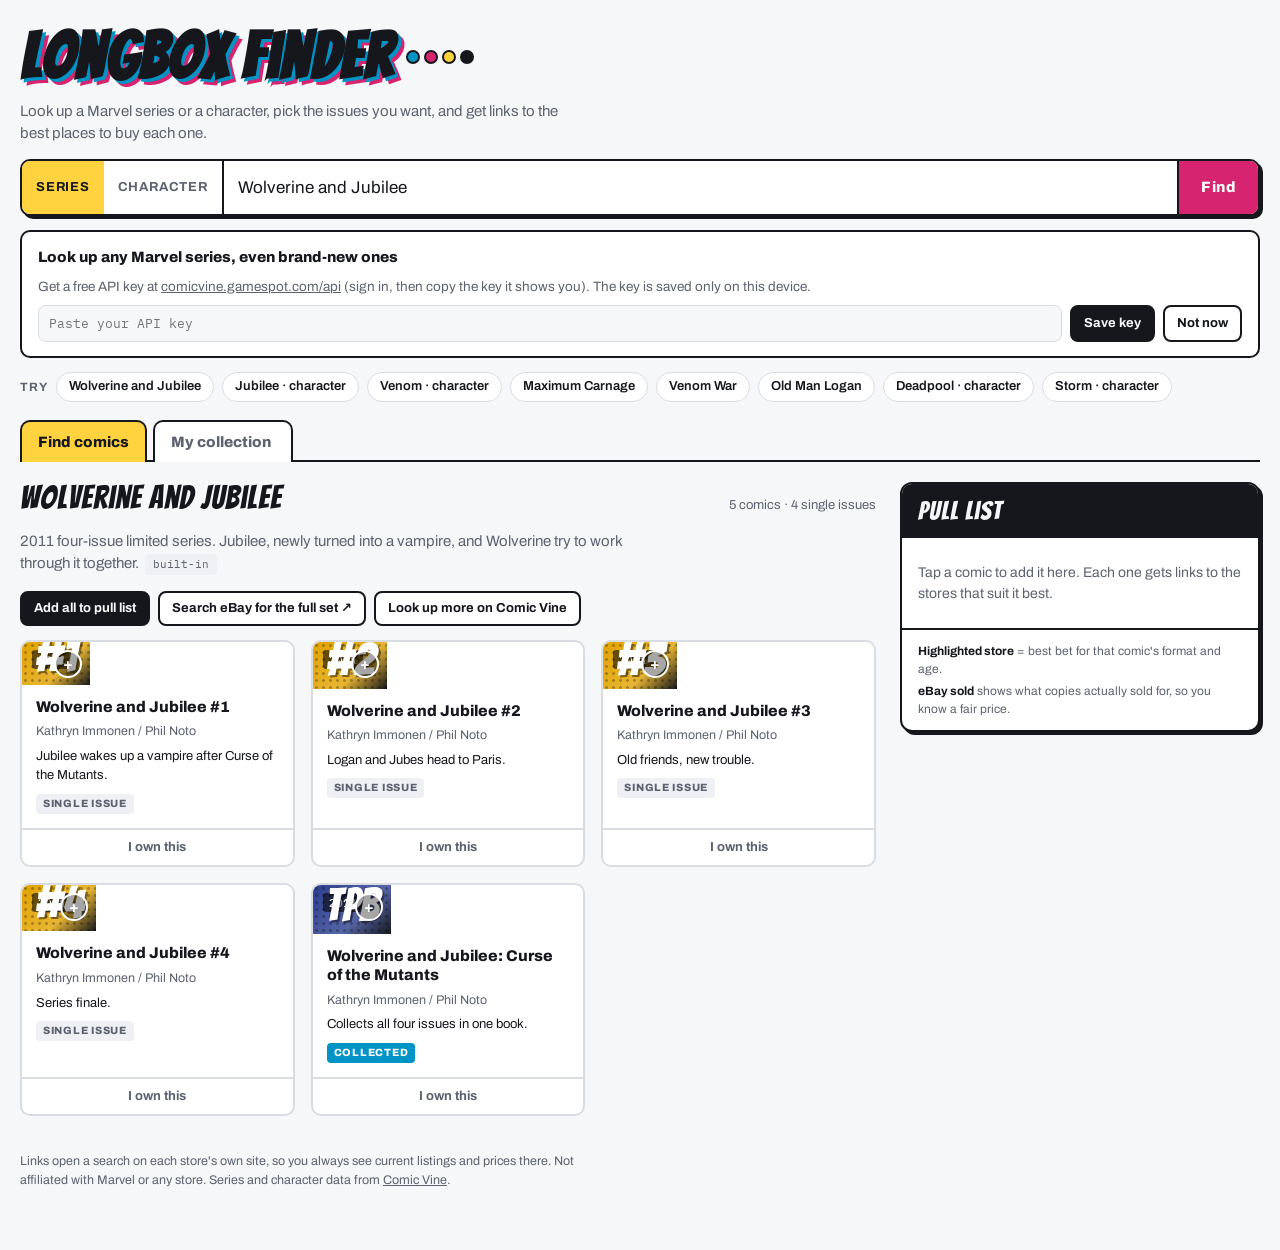
==== index.html @ e4e95d25 "Add My Collection: owned comics, condition, price paid, progress, backups 'I own this' on every card" ====
<!doctype html>
<html lang="en">
<head>
<meta charset="utf-8">
<meta name="viewport" content="width=device-width,initial-scale=1,viewport-fit=cover">
<meta name="theme-color" content="#15171c">
<meta name="description" content="Look up Marvel series and characters and find the best places to buy each comic.">
<link rel="manifest" href="manifest.webmanifest">
<link rel="icon" type="image/png" sizes="192x192" href="icons/icon-192.png">
<link rel="apple-touch-icon" href="icons/apple-touch-icon.png">
<meta name="apple-mobile-web-app-capable" content="yes">
<meta name="mobile-web-app-capable" content="yes">
<meta name="apple-mobile-web-app-title" content="Longbox">
<meta name="apple-mobile-web-app-status-bar-style" content="default">
<style>
:root { padding-top: env(safe-area-inset-top, 0px); padding-bottom: env(safe-area-inset-bottom, 0px); }
body { margin: 0; -webkit-text-size-adjust: 100%; }
img { max-width: 100%; }
[hidden] { display: none !important; }
</style>
<title>Longbox Finder</title>
<meta name="claude:viewport-fit-sides" content="cover">
<link rel="preconnect" href="https://fonts.googleapis.com">
<link rel="stylesheet" href="https://fonts.googleapis.com/css2?family=Bangers&family=Archivo:wght@400;500;600;700;800&family=IBM+Plex+Mono:wght@400;600&display=swap">
<style>
/* Layout: search masthead on top, results grid left, sticky "pull list" (selected comics + where to buy) right; stacks on phones. Four-colour process print theme. */
:root {
  --paper: #f6f7f9;
  --card: #ffffff;
  --ink: #15171c;
  --muted: #5d6270;
  --line: #d9dce3;
  --cyan: #0094c6;
  --magenta: #d6246e;
  --yellow: #ffd23f;
  --accent: #d6246e;
  --accent-ink: #ffffff;
  --chip: #eef0f4;
  --own: #1f8a5c;
  --own-ink: #ffffff;
  --shadow: 3px 3px 0 var(--ink);
  --display: "Bangers", "Impact", "Arial Black", sans-serif;
  --body: "Archivo", system-ui, -apple-system, "Segoe UI", sans-serif;
  --mono: "IBM Plex Mono", ui-monospace, "Cascadia Mono", Consolas, monospace;
}
@media (prefers-color-scheme: dark) {
  :root:not([data-theme="light"]) {
    --paper: #12141a; --card: #1b1e26; --ink: #eef0f5; --muted: #a2a8b6; --line: #2e333e;
    --cyan: #3cc2ef; --magenta: #ff5c9a; --yellow: #ffd84f; --accent: #ff5c9a; --accent-ink: #12141a;
    --chip: #252a34; --own: #3ccf8e; --own-ink: #0f1a14; --shadow: 3px 3px 0 #000; color-scheme: dark;
  }
}
:root[data-theme="dark"] {
  --paper: #12141a; --card: #1b1e26; --ink: #eef0f5; --muted: #a2a8b6; --line: #2e333e;
  --cyan: #3cc2ef; --magenta: #ff5c9a; --yellow: #ffd84f; --accent: #ff5c9a; --accent-ink: #12141a;
  --chip: #252a34; --own: #3ccf8e; --own-ink: #0f1a14; --shadow: 3px 3px 0 #000; color-scheme: dark;
}
* { box-sizing: border-box; }
body {
  background: var(--paper); color: var(--ink); font-family: var(--body); font-size: 15px; line-height: 1.5;
  padding-left: max(16px, env(safe-area-inset-left, 0px)); padding-right: max(16px, env(safe-area-inset-right, 0px));
  padding-block: 0 48px;
}
.wrap { max-width: 1240px; margin: 0 auto; }
a { color: inherit; }
button, input { font: inherit; color: inherit; }
:focus-visible { outline: 3px solid var(--cyan); outline-offset: 2px; }

/* Masthead */
.mast { padding-block: 28px 18px; display: grid; gap: 14px; }
.brand { display: flex; align-items: center; gap: 14px; flex-wrap: wrap; }
.logo {
  font-family: var(--display); font-size: clamp(40px, 7vw, 64px); letter-spacing: 1.5px; line-height: .9;
  margin: 0; color: var(--ink);
  text-shadow: 3px 3px 0 var(--cyan), 6px 6px 0 var(--magenta);
}
.reg { display: flex; gap: 4px; align-items: center; }
.reg span { width: 14px; height: 14px; border-radius: 50%; border: 2px solid var(--ink); }
.reg span:nth-child(1) { background: var(--cyan); }
.reg span:nth-child(2) { background: var(--magenta); }
.reg span:nth-child(3) { background: var(--yellow); }
.reg span:nth-child(4) { background: var(--ink); }
.tag { color: var(--muted); max-width: 62ch; margin: 0; }

.search {
  display: grid; grid-template-columns: auto 1fr auto; gap: 0; background: var(--card);
  border: 2px solid var(--ink); border-radius: 10px; box-shadow: var(--shadow); overflow: hidden;
}
.modes { display: flex; border-right: 2px solid var(--ink); }
.modes button {
  border: 0; background: transparent; padding: 0 14px; font-weight: 700; font-size: 13px; letter-spacing: .06em;
  text-transform: uppercase; cursor: pointer; color: var(--muted);
}
.modes button[aria-pressed="true"] { background: var(--yellow); color: #15171c; }
#q { border: 0; background: transparent; padding: 14px 14px; font-size: 17px; min-width: 0; outline: none; }
#q::placeholder { color: var(--muted); }
.go {
  border: 0; border-left: 2px solid var(--ink); background: var(--accent); color: var(--accent-ink);
  font-weight: 800; padding: 0 22px; cursor: pointer; letter-spacing: .03em;
}
.go:hover { filter: brightness(1.06); }
.quick { display: flex; flex-wrap: wrap; gap: 8px; align-items: center; }
.quick small { color: var(--muted); font-size: 12px; text-transform: uppercase; letter-spacing: .08em; font-weight: 700; }
.pill {
  border: 1.5px solid var(--line); background: var(--card); border-radius: 999px; padding: 4px 12px; cursor: pointer;
  font-size: 13px; font-weight: 600;
}
.pill:hover { border-color: var(--ink); }

/* Main grid */
.main { display: grid; grid-template-columns: minmax(0, 1fr) 360px; gap: 24px; align-items: start; }
@media (max-width: 920px) { .main { grid-template-columns: minmax(0, 1fr); } }

.status { display: flex; flex-wrap: wrap; justify-content: space-between; align-items: baseline; gap: 8px 16px; margin-bottom: 14px; }
.status h2 { font-family: var(--display); font-size: 32px; letter-spacing: 1px; font-weight: 400; margin: 0; line-height: 1; text-wrap: balance; }
.status .meta { color: var(--muted); font-size: 13px; }
.summary { margin: 0 0 16px; color: var(--muted); max-width: 70ch; }
.source {
  display: inline-block; font-family: var(--mono); font-size: 11px; padding: 2px 8px; border-radius: 4px;
  background: var(--chip); color: var(--muted); vertical-align: middle; margin-left: 6px;
}
.toolbar { display: flex; gap: 8px; flex-wrap: wrap; margin-bottom: 14px; }
.btn {
  border: 2px solid var(--ink); background: var(--card); border-radius: 8px; padding: 6px 12px; font-weight: 700;
  font-size: 13px; cursor: pointer; text-decoration: none; display: inline-flex; align-items: center; gap: 6px;
}
.btn:hover { background: var(--chip); }
.btn.primary { background: var(--ink); color: var(--paper); }
.btn.primary:hover { filter: brightness(1.15); background: var(--ink); }
.btn[disabled] { opacity: .5; cursor: default; }

.grid { display: grid; grid-template-columns: repeat(auto-fill, minmax(210px, 1fr)); gap: 16px; }
.comic {
  background: var(--card); border: 2px solid var(--line); border-radius: 10px; overflow: hidden; display: flex;
  flex-direction: column; cursor: pointer; transition: transform .12s, border-color .12s; position: relative; text-align: left;
  padding: 0;
}
.comic:hover { border-color: var(--ink); transform: translateY(-2px); }
.comic[aria-pressed="true"] { border-color: var(--ink); box-shadow: var(--shadow); }
.cover {
  aspect-ratio: 2 / 1.25; position: relative; overflow: hidden; display: flex; align-items: flex-end; padding: 10px 12px;
  color: #fff; max-width: 100%;
}
.cover::before {
  content: ""; position: absolute; inset: 0; opacity: .28;
  background-image: radial-gradient(circle, #000 1.2px, transparent 1.6px); background-size: 7px 7px;
}
.cover .num { position: relative; font-family: var(--display); font-size: 46px; line-height: .85; text-shadow: 2px 2px 0 rgba(0,0,0,.45); }
.cover .yr {
  position: absolute; top: 8px; left: 10px; font-family: var(--mono); font-size: 11px; font-weight: 600;
  background: rgba(0,0,0,.55); padding: 1px 6px; border-radius: 3px;
}
.check {
  position: absolute; top: 8px; right: 8px; width: 28px; height: 28px; border-radius: 50%; border: 2px solid #fff;
  background: rgba(0,0,0,.35); display: grid; place-items: center; font-weight: 800; font-size: 15px; color: #fff;
}
.comic[aria-pressed="true"] .check { background: var(--yellow); border-color: #15171c; color: #15171c; }
.body { padding: 12px 14px 14px; display: grid; gap: 6px; flex: 1; align-content: start; }
.body h3 { margin: 0; font-size: 15.5px; line-height: 1.25; font-weight: 800; }
.credits { font-size: 12.5px; color: var(--muted); }
.note { font-size: 13px; }
.badges { display: flex; gap: 6px; flex-wrap: wrap; margin-top: 2px; }
.badge {
  font-size: 10.5px; font-weight: 800; text-transform: uppercase; letter-spacing: .07em; padding: 2px 7px; border-radius: 4px;
  background: var(--chip); color: var(--muted);
}
.badge.key { background: var(--yellow); color: #15171c; }
.badge.trade { background: var(--cyan); color: #fff; }

.empty {
  border: 2px dashed var(--line); border-radius: 12px; padding: 28px; text-align: center; color: var(--muted); display: grid; gap: 12px;
  justify-items: center;
}
.thinking { display: flex; gap: 10px; align-items: center; color: var(--muted); padding: 24px 0; }
.dots span { display: inline-block; width: 9px; height: 9px; border-radius: 50%; margin-right: 4px; animation: bob 1s infinite; }
.dots span:nth-child(1) { background: var(--cyan); }
.dots span:nth-child(2) { background: var(--magenta); animation-delay: .15s; }
.dots span:nth-child(3) { background: var(--yellow); animation-delay: .3s; }
@keyframes bob { 50% { transform: translateY(-6px); } }
@media (prefers-reduced-motion: reduce) { .dots span { animation: none; } .comic { transition: none; } }

/* Pull list */
.pull {
  position: sticky; top: calc(env(safe-area-inset-top, 0px) + 16px); background: var(--card); border: 2px solid var(--ink);
  border-radius: 12px; box-shadow: var(--shadow); overflow: hidden; max-height: calc(100vh - 32px); display: flex; flex-direction: column;
}
@media (max-width: 920px) { .pull { position: static; max-height: none; } }
.pull header { padding: 14px 16px; background: var(--ink); color: var(--paper); display: flex; justify-content: space-between; align-items: center; gap: 8px; }
.pull header h2 { margin: 0; font-family: var(--display); font-weight: 400; font-size: 26px; letter-spacing: 1px; line-height: 1; }
.pull header button { background: transparent; border: 1.5px solid var(--paper); color: var(--paper); border-radius: 6px; font-size: 12px; padding: 3px 8px; cursor: pointer; font-weight: 700; }
.pull .list { overflow-y: auto; padding: 6px 0; }
.pull .none { padding: 18px 16px; color: var(--muted); font-size: 14px; }
.item { padding: 12px 16px; border-bottom: 1px solid var(--line); display: grid; gap: 8px; }
.item:last-child { border-bottom: 0; }
.item .top { display: flex; justify-content: space-between; gap: 8px; align-items: start; }
.item .top b { font-size: 14px; line-height: 1.3; }
.item .top .x { border: 0; background: transparent; color: var(--muted); cursor: pointer; font-size: 18px; line-height: 1; padding: 0 2px; }
.tip { font-size: 12.5px; color: var(--muted); }
.tip strong { color: var(--ink); }
.stores { display: flex; flex-wrap: wrap; gap: 6px; }
.store {
  font-size: 12px; font-weight: 700; text-decoration: none; border: 1.5px solid var(--line); border-radius: 6px; padding: 4px 8px;
  display: inline-flex; gap: 5px; align-items: center; background: var(--paper);
}
.store:hover { border-color: var(--ink); }
.store .dot { width: 8px; height: 8px; border-radius: 50%; }
.store.best { border-color: var(--ink); background: var(--yellow); color: #15171c; }
.legend { padding: 12px 16px; border-top: 2px solid var(--ink); font-size: 12px; color: var(--muted); display: grid; gap: 4px; }
.legend b { color: var(--ink); }

.related { margin-top: 22px; display: grid; gap: 8px; }
.relchips { display: flex; flex-wrap: wrap; gap: 8px; }
.linkbtn { border: 0; background: none; padding: 0; color: var(--ink); font-weight: 700; text-decoration: underline; cursor: pointer; font-size: 13px; }
.apps { margin-top: 32px; border-top: 3px solid var(--ink); padding-top: 18px; display: grid; gap: 10px; }
.apps-head { display: flex; flex-wrap: wrap; align-items: baseline; gap: 6px 14px; }
.apps-head h3 { margin: 0; font-family: var(--display); font-weight: 400; font-size: 28px; letter-spacing: 1px; line-height: 1; }
.apps-head .meta { color: var(--muted); font-size: 13px; }
.apps-tip { margin: 0; color: var(--muted); font-size: 13px; }
.apps-controls { display: flex; flex-wrap: wrap; gap: 8px; }
.apps-controls input, .apps-controls select { border: 1.5px solid var(--line); border-radius: 8px; padding: 8px 10px; background: var(--card); }
.apps-controls input { flex: 1 1 240px; min-width: 0; }
.apps-list { display: grid; border: 1.5px solid var(--line); border-radius: 10px; overflow: hidden; background: var(--card); }
.apps-list > .btn { margin: 10px; justify-self: start; }
.apps-list .none { padding: 14px; color: var(--muted); }
.apps-row { border-bottom: 1px solid var(--line); }
.apps-row:last-of-type { border-bottom: 0; }
.apps-toggle { width: 100%; display: grid; grid-template-columns: 16px minmax(0, 1fr) auto auto; gap: 10px; align-items: baseline; text-align: left; background: none; border: 0; padding: 11px 14px; cursor: pointer; }
.apps-toggle:hover { background: var(--chip); }
.apps-caret { color: var(--muted); }
.apps-name { font-weight: 700; overflow-wrap: anywhere; }
.apps-yr { font-family: var(--mono); font-size: 12px; color: var(--muted); font-variant-numeric: tabular-nums; }
.apps-n { font-size: 12px; color: var(--muted); white-space: nowrap; font-variant-numeric: tabular-nums; }
.apps-chips { display: flex; flex-wrap: wrap; gap: 6px; padding: 4px 14px 14px 40px; }
.ichip { border: 1.5px solid var(--line); background: var(--paper); border-radius: 6px; padding: 4px 8px; cursor: pointer; display: grid; line-height: 1.15; text-align: center; min-width: 52px; }
.ichip b { font-size: 13px; }
.ichip small { font-size: 10.5px; color: var(--muted); font-family: var(--mono); }
.ichip:hover { border-color: var(--ink); }
.ichip[aria-pressed="true"] { background: var(--yellow); border-color: #15171c; color: #15171c; }
.ichip[aria-pressed="true"] small { color: #15171c; }
.apps-links { flex-basis: 100%; display: flex; gap: 16px; margin-top: 4px; }
@media (max-width: 560px) { .apps-chips { padding-left: 14px; } .apps-toggle { gap: 8px; padding-inline: 12px; } }

/* Tabs + collection */
.tabs { display: flex; flex-wrap: wrap; gap: 6px; border-bottom: 2px solid var(--ink); margin-bottom: 20px; }
.tabs button { border: 2px solid var(--ink); border-bottom: 0; border-radius: 10px 10px 0 0; background: var(--card); padding: 9px 16px; font-weight: 800; cursor: pointer; color: var(--muted); white-space: nowrap; margin-bottom: -2px; }
.tabs button[aria-selected="true"] { background: var(--yellow); color: #15171c; }
.tabs .count { font-family: var(--mono); font-size: 12px; margin-left: 4px; }
body.in-coll #searchForm, body.in-coll #quick, body.in-coll #keybar, body.in-coll .tag { display: none; }
.cardwrap { display: grid; grid-template-rows: 1fr auto; min-width: 0; }
.cardwrap .comic { border-bottom-left-radius: 0; border-bottom-right-radius: 0; }
.cardwrap .comic:hover { transform: none; }
.ownbtn { border: 2px solid var(--line); border-top: 0; border-radius: 0 0 10px 10px; background: var(--card); padding: 8px; font-weight: 700; font-size: 13px; cursor: pointer; color: var(--muted); }
.ownbtn:hover { color: var(--ink); }
.ownbtn[aria-pressed="true"] { background: var(--own); border-color: var(--own); color: var(--own-ink); }
.ichip.own { border-color: var(--own); box-shadow: inset 0 -3px 0 var(--own); }
.tapmode { display: flex; flex-wrap: wrap; align-items: center; gap: 6px; font-size: 13px; color: var(--muted); }
.seg { display: inline-flex; border: 1.5px solid var(--ink); border-radius: 8px; overflow: hidden; }
.seg button { border: 0; background: var(--card); padding: 5px 10px; font-weight: 700; font-size: 12.5px; cursor: pointer; color: var(--muted); }
.seg button[aria-pressed="true"] { background: var(--ink); color: var(--paper); }
.pullgot { justify-self: start; font-size: 12px; padding: 4px 10px; }
.collection { display: grid; gap: 18px; }
.coll-head { display: flex; flex-wrap: wrap; justify-content: space-between; align-items: baseline; gap: 10px; }
.coll-head h2 { font-family: var(--display); font-weight: 400; font-size: 36px; letter-spacing: 1px; margin: 0; line-height: 1; }
.coll-stats { display: grid; grid-template-columns: repeat(auto-fit, minmax(96px, 1fr)); gap: 8px; }
@media (max-width: 560px) { .stat b { font-size: 24px; } .stat { padding: 8px 10px; } }
.stat { background: var(--card); border: 2px solid var(--ink); border-radius: 10px; padding: 10px 14px; display: grid; }
.stat b { font-family: var(--display); font-weight: 400; font-size: 30px; line-height: 1; font-variant-numeric: tabular-nums; }
.stat span { color: var(--muted); font-size: 12px; text-transform: uppercase; letter-spacing: .07em; font-weight: 700; }
.coll-tools { display: flex; flex-wrap: wrap; gap: 8px; align-items: center; }
.coll-tools input[type="search"], .coll-tools select { border: 1.5px solid var(--line); border-radius: 8px; padding: 8px 10px; background: var(--card); }
.coll-tools input[type="search"] { flex: 1 1 220px; min-width: 0; }
.coll-panel { background: var(--card); border: 1.5px solid var(--line); border-radius: 10px; padding: 14px 16px; display: grid; gap: 10px; }
.coll-panel h3 { margin: 0; font-size: 15px; }
.coll-msg { font-size: 13px; color: var(--own); font-weight: 700; min-height: 1em; }
.progress-list { display: grid; gap: 8px; }
.prog { display: grid; grid-template-columns: minmax(0, 1fr) auto; gap: 2px 10px; font-size: 13.5px; }
.prog .bar { grid-column: 1 / -1; height: 8px; border-radius: 4px; background: var(--chip); overflow: hidden; }
.prog .bar i { display: block; height: 100%; background: var(--own); }
.prog .pc { font-family: var(--mono); font-size: 12px; color: var(--muted); font-variant-numeric: tabular-nums; }
.coll-group { background: var(--card); border: 1.5px solid var(--line); border-radius: 10px; overflow: hidden; }
.coll-group > h3 { margin: 0; padding: 10px 14px; font-size: 15px; background: var(--chip); display: flex; justify-content: space-between; gap: 10px; }
.coll-group > h3 span { color: var(--muted); font-weight: 600; font-size: 12.5px; white-space: nowrap; }
.citem { border-top: 1px solid var(--line); padding: 10px 14px; display: grid; gap: 8px; }
.citem:first-of-type { border-top: 0; }
.citem .line { display: flex; flex-wrap: wrap; align-items: center; gap: 6px 10px; }
.citem .line b { font-size: 14px; margin-right: auto; }
.gchip { font-size: 11px; font-weight: 800; padding: 2px 7px; border-radius: 4px; background: var(--chip); color: var(--muted); font-family: var(--mono); }
.gchip.slab { background: var(--cyan); color: #fff; }
.paid { font-family: var(--mono); font-size: 13px; font-variant-numeric: tabular-nums; }
.editor { display: grid; grid-template-columns: repeat(auto-fit, minmax(150px, 1fr)); gap: 10px; background: var(--paper); border-radius: 8px; padding: 12px; }
.editor label, .manual-add label { display: grid; gap: 4px; font-size: 12px; font-weight: 700; color: var(--muted); }
.editor input, .editor select, .editor textarea, .manual-add input, .manual-add select { border: 1.5px solid var(--line); border-radius: 6px; padding: 7px 9px; background: var(--card); min-width: 0; }
.editor .wide { grid-column: 1 / -1; }
.editor .check { display: flex; align-items: center; gap: 8px; font-size: 13px; color: var(--ink); }
.editor .acts { grid-column: 1 / -1; display: flex; flex-wrap: wrap; gap: 8px; }
.manual-add { display: grid; grid-template-columns: repeat(auto-fit, minmax(130px, 1fr)); gap: 10px; align-items: end; }
.btn.danger { border-color: #c0392b; color: #c0392b; }

.fallback { border: 2px dashed var(--line); border-radius: 12px; padding: 20px; display: grid; gap: 10px; }
.fallback h3 { margin: 0; font-size: 18px; }
.fallback p { margin: 0; color: var(--muted); max-width: 65ch; }
.flabel { font-size: 12px; font-weight: 800; text-transform: uppercase; letter-spacing: .08em; color: var(--muted); margin-top: 6px; }
.manual { display: flex; flex-wrap: wrap; gap: 10px; align-items: end; }
.manual label { display: grid; gap: 4px; font-size: 12px; font-weight: 700; color: var(--muted); }
.manual input { border: 1.5px solid var(--line); border-radius: 6px; padding: 7px 9px; background: var(--card); width: 90px; }
.manual label:first-child input { width: min(260px, 70vw); }
.thinking { flex-wrap: wrap; }
.progress { flex-basis: 100%; font-family: var(--mono); font-size: 12px; }
.source a { color: inherit; }


/* Phone version additions */
.keypanel { background: var(--card); border: 2px solid var(--ink); border-radius: 10px; padding: 14px 16px; display: grid; gap: 8px; }
.keypanel .ktitle { font-weight: 800; }
.keypanel p { margin: 0; color: var(--muted); font-size: 13.5px; }
.krow { display: flex; flex-wrap: wrap; gap: 8px; }
.krow input { flex: 1 1 220px; min-width: 0; border: 1.5px solid var(--line); border-radius: 8px; padding: 8px 10px; background: var(--paper); font-family: var(--mono); font-size: 13px; }
.keystatus { display: flex; gap: 12px; align-items: center; font-size: 13px; color: var(--muted); }
.keystatus .on::before { content: ""; display: inline-block; width: 8px; height: 8px; border-radius: 50%; background: #1f9d6b; margin-right: 6px; }
.linkbtn { border: 0; background: none; padding: 0; color: var(--ink); font-weight: 700; text-decoration: underline; cursor: pointer; font-size: 13px; }
@media (max-width: 560px) {
  .search { grid-template-columns: minmax(0, 1fr) auto; }
  .modes { grid-column: 1 / -1; border-right: 0; border-bottom: 2px solid var(--ink); }
  .modes button { flex: 1; padding: 10px; }
  .go { border-left: 2px solid var(--ink); }
}
.related { margin-top: 22px; display: grid; gap: 8px; }
.relchips { display: flex; flex-wrap: wrap; gap: 8px; }

.foot { margin-top: 36px; color: var(--muted); font-size: 12.5px; max-width: 80ch; }
</style>

</head>
<body>
<div class="wrap">
  <header class="mast">
    <div class="brand">
      <h1 class="logo">Longbox Finder</h1>
      <div class="reg" aria-hidden="true"><span></span><span></span><span></span><span></span></div>
    </div>
    <p class="tag">Look up a Marvel series or a character, pick the issues you want, and get links to the best places to buy each one.</p>

    <form class="search" id="searchForm" role="search">
      <div class="modes" role="group" aria-label="Search by">
        <button type="button" id="modeSeries" aria-pressed="true">Series</button>
        <button type="button" id="modeChar" aria-pressed="false">Character</button>
      </div>
      <input id="q" type="search" autocomplete="off" placeholder="e.g. Wolverine and Jubilee" aria-label="Search comics">
      <button class="go" type="submit">Find</button>
    </form>
    <div id="keybar"></div>
    <div class="quick" id="quick">
      <small>Try</small>
    </div>
  </header>

  <nav class="tabs" role="tablist" aria-label="Views">
    <button type="button" role="tab" id="tabFind" aria-selected="true">Find comics</button>
    <button type="button" role="tab" id="tabColl" aria-selected="false">My collection<span class="count" id="collCount"></span></button>
  </nav>

  <main class="main" id="findView">
    <section aria-live="polite">
      <div id="results"></div>
    </section>

    <aside class="pull" aria-label="Your pull list">
      <header>
        <h2>Pull List <span id="pullCount"></span></h2>
        <button type="button" id="clearPull">Clear</button>
      </header>
      <div class="list" id="pullList"></div>
      <div class="legend">
        <div><b>Highlighted store</b> = best bet for that comic's format and age.</div>
        <div><b>eBay sold</b> shows what copies actually sold for, so you know a fair price.</div>
      </div>
    </aside>
  </main>

  <section class="collection" id="collectionView" aria-label="My collection" hidden></section>

  <p class="foot">Links open a search on each store's own site, so you always see current listings and prices there. Not affiliated with Marvel or any store. Series and character data from <a href="https://comicvine.gamespot.com/" target="_blank" rel="noopener">Comic Vine</a>.</p>
</div>

<script>
(function () {
  "use strict";

  // ---------- Built-in catalog ----------
  // kind: "series" (a run of issues) or "character" (notable comics featuring them)
  // run(): a range of single issues. base = shared fields (year may be a function of the issue number); notes = {issueNumber: "note" or {fields}}
  const run = (series, from, to, base, notes) => {
    const out = [];
    for (let n = from; n <= to; n++) {
      const extra = notes && notes[n] ? (typeof notes[n] === "string" ? { note: notes[n] } : notes[n]) : {};
      out.push(Object.assign({ series, issue: String(n), format: "single", note: "", writer: "", artist: "" }, base,
        typeof base.year === "function" ? { year: base.year(n) } : {}, extra));
    }
    return out;
  };
  const trade = (series, year, writer, artist, note) => ({ series, issue: "", year, writer, artist, format: "trade", note });
  const one = (series, issue, year, writer, artist, note, key) => ({ series, issue: String(issue), year, writer, artist, format: "single", key: !!key, note });

  // 1990s Venom limited series (issues and cover years checked on Comic Vine): [title, "issue@year,...", writer, artist, note]
  const VENOM_90S = [
    ["Venom: Funeral Pyre", "1@1993,2@1993,3@1993", "Carl Potts", "Tom Lyle", "Venom and the Punisher."],
    ["Venom: The Madness", "1@1993,2@1993,3@1994", "Ann Nocenti", "Kelley Jones", ""],
    ["Venom: The Enemy Within", "1@1994,2@1994,3@1994", "Bruce Jones", "Bob McLeod", ""],
    ["Venom: The Mace", "1@1994,2@1994,3@1994", "Carl Potts", "Liam Sharp", ""],
    ["Venom: Nights of Vengeance", "1@1994,2@1994,3@1994,4@1994", "Howard Mackie", "Ron Lim", ""],
    ["Venom: Separation Anxiety", "1@1994,2@1995,3@1995,4@1995", "Howard Mackie", "Ron Randall", ""],
    ["Venom: Carnage Unleashed", "1@1995,2@1995,3@1995,4@1995", "Larry Hama", "Andrew Wildman", "Venom vs. Carnage."],
    ["Venom: Sinner Takes All", "1@1995,2@1995,3@1995,4@1995,5@1995", "Larry Hama", "Greg Luzniak", ""],
    ["Venom: Along Came a Spider", "1@1996,2@1996,3@1996,4@1996", "Larry Hama", "Joe St. Pierre", "Venom and Ben Reilly's Spider-Man, with Hybrid."],
    ["Venom: The Hunted", "1@1996,2@1996,3@1996", "Larry Hama", "Duncan Rouleau", ""],
    ["Venom: The Hunger", "1@1996,2@1996,3@1996,4@1996", "Len Kaminski", "Ted Halsted", ""],
    ["Venom: Tooth and Claw", "1@1996,2@1996,3@1997", "Larry Hama", "Joe St. Pierre", "Venom vs. Wolverine."],
    ["Venom: Seed of Darkness", "-1@1997", "Len Kaminski", "James Fry", "Flashback one-shot."],
    ["Venom: On Trial", "1@1997,2@1997,3@1997", "Larry Hama", "Josh Hood", ""],
    ["Venom: License to Kill", "1@1997,2@1997,3@1997", "Larry Hama", "", ""],
    ["Venom: Sign of the Boss", "1@1997,2@1997", "Ivan Velez Jr.", "Tom Derenick", ""],
    ["Venom: The Finale", "1@1997,2@1997,3@1998", "Larry Hama", "", "The last of the '90s Venom minis."]
  ].map(([name, list, writer, artist, note]) => {
    const issues = list.split(",").map(s => s.split("@"));
    const years = [...new Set(issues.map(i => i[1]))];
    const comics = issues.map(([n, y], idx) => ({ series: name, issue: n, year: Number(y), writer, artist, format: "single", key: false, note: idx === 0 ? note : "" }));
    if (name === "Venom: Along Came a Spider") comics.push(trade("Venom: Along Came a Spider...", 2018, "Larry Hama", "Joe St. Pierre", "Trade paperback collecting the series."));
    return {
      kind: "series", name, aliases: [name.replace(/^Venom: /, ""), name + " " + years[0]],
      summary: years.join("-") + " Venom limited series, " + issues.length + " issue" + (issues.length === 1 ? "" : "s") + ". " + (note || ""),
      tags: ["venom"], comics
    };
  });

  const CATALOG = [
    {
      kind: "series", name: "Wolverine and Jubilee", aliases: ["wolverine & jubilee", "wolverine jubilee"],
      summary: "2011 four-issue limited series. Jubilee, newly turned into a vampire, and Wolverine try to work through it together.",
      tags: ["wolverine", "jubilee", "x-men"],
      comics: [1, 2, 3, 4].map(n => ({ series: "Wolverine and Jubilee", issue: String(n), year: 2011, writer: "Kathryn Immonen", artist: "Phil Noto", format: "single", note: ["Jubilee wakes up a vampire after Curse of the Mutants.", "Logan and Jubes head to Paris.", "Old friends, new trouble.", "Series finale."][n - 1] }))
        .concat([{ series: "Wolverine and Jubilee: Curse of the Mutants", issue: "", year: 2011, writer: "Kathryn Immonen", artist: "Phil Noto", format: "trade", note: "Collects all four issues in one book." }])
    },
    {
      kind: "series", name: "Wolverine (1982 limited series)", aliases: ["wolverine 1982", "wolverine limited series", "wolverine miller", "wolverine japan"],
      summary: "Chris Claremont and Frank Miller's four-issue mini set in Japan. The story that made Wolverine a solo star.",
      tags: ["wolverine", "mariko", "x-men"],
      comics: [1, 2, 3, 4].map(n => ({ series: "Wolverine", issue: String(n), year: 1982, writer: "Chris Claremont", artist: "Frank Miller", format: "single", key: n === 1, note: n === 1 ? "First solo Wolverine series. Key issue." : "" }))
    },
    {
      kind: "series", name: "Kitty Pryde and Wolverine", aliases: ["kitty pryde & wolverine"],
      summary: "1984-85 six-issue limited series. Logan trains Kitty Pryde in Japan.",
      tags: ["wolverine", "kitty pryde", "shadowcat", "x-men"],
      comics: [1, 2, 3, 4, 5, 6].map(n => ({ series: "Kitty Pryde and Wolverine", issue: String(n), year: n < 6 ? 1984 : 1985, writer: "Chris Claremont", artist: "Al Milgrom", format: "single", note: "" }))
    },
    {
      kind: "series", name: "Old Man Logan", aliases: ["old man logan wolverine"],
      summary: "Mark Millar and Steve McNiven's future-western, told in Wolverine (2003) #66-72 and Giant-Size Old Man Logan.",
      tags: ["wolverine", "hawkeye"],
      comics: [66, 67, 68, 69, 70, 71, 72].map(n => ({ series: "Wolverine", issue: String(n), year: n < 70 ? 2008 : 2009, writer: "Mark Millar", artist: "Steve McNiven", format: "single", key: n === 66, note: n === 66 ? "Part 1 of Old Man Logan." : "Old Man Logan, part " + (n - 65) + "." }))
        .concat([{ series: "Giant-Size Old Man Logan", issue: "1", year: 2009, writer: "Mark Millar", artist: "Steve McNiven", format: "single", note: "Finale." },
                 { series: "Wolverine: Old Man Logan", issue: "", year: 2009, writer: "Mark Millar", artist: "Steve McNiven", format: "trade", note: "Collects the full story." }])
    },
    {
      kind: "series", name: "Jubilee (2004)", aliases: ["jubilee 2004", "jubilee kirkman"],
      summary: "Robert Kirkman's six-issue series. Jubilee moves to Los Angeles and tries high school as a former mutant-in-training.",
      tags: ["jubilee"],
      comics: [1, 2, 3, 4, 5, 6].map(n => ({ series: "Jubilee", issue: String(n), year: 2004, writer: "Robert Kirkman", artist: "Derec Aucoin", format: "single", note: "" }))
        .concat([trade("Jubilee by Robert Kirkman", 2011, "Robert Kirkman", "Derec Aucoin", "Collects all six issues.")])
    },
    {
      kind: "series", name: "Generation X (2017)", aliases: ["generation x 2017", "gen x 2017"],
      summary: "Christina Strain's Generation X, with Jubilee teaching a new class of young mutants. Issues #1-9, then legacy numbering #85-87.",
      tags: ["jubilee", "generation x"],
      comics: run("Generation X", 1, 9, { year: 2017, writer: "Christina Strain", artist: "Amilcar Pinna" }, { 1: "Jubilee leads a new Generation X." })
        .concat(run("Generation X", 85, 87, { year: 2018, writer: "Christina Strain" }, { 87: "Series finale." }))
    },
    {
      kind: "series", name: "Venom: Lethal Protector", aliases: ["lethal protector", "venom lethal protector 1993"],
      summary: "1993 six-issue limited series. Venom's first solo series, moving Eddie Brock to San Francisco as an antihero.",
      tags: ["venom"],
      comics: run("Venom: Lethal Protector", 1, 6, { year: 1993, writer: "David Michelinie" }, { 1: { key: true, artist: "Mark Bagley", note: "Venom's first solo comic. Red foil cover." } })
        .concat([trade("Venom: Lethal Protector", 1993, "David Michelinie", "Mark Bagley", "Collects all six issues.")])
    },
    ...VENOM_90S,
    {
      kind: "series", name: "Maximum Carnage", aliases: ["max carnage", "maximum carnage 1993"],
      summary: "The 1993 14-part Spider-Man crossover. Spider-Man and Venom team up against Carnage. Listed in reading order.",
      tags: ["venom", "carnage", "spider-man"],
      comics: [
        one("Spider-Man Unlimited", 1, 1993, "Tom DeFalco", "Ron Lim", "Part 1. Carnage escapes Ravencroft."),
        one("Web of Spider-Man", 101, 1993, "Terry Kavanagh", "", "Part 2."),
        one("Amazing Spider-Man", 378, 1993, "David Michelinie", "Mark Bagley", "Part 3. Venom joins the fight."),
        one("Spider-Man", 35, 1993, "Tom DeFalco", "", "Part 4."),
        one("Spectacular Spider-Man", 201, 1993, "J.M. DeMatteis", "Sal Buscema", "Part 5."),
        one("Web of Spider-Man", 102, 1993, "Terry Kavanagh", "", "Part 6."),
        one("Amazing Spider-Man", 379, 1993, "David Michelinie", "Mark Bagley", "Part 7."),
        one("Spider-Man", 36, 1993, "Tom DeFalco", "", "Part 8."),
        one("Spectacular Spider-Man", 202, 1993, "J.M. DeMatteis", "Sal Buscema", "Part 9."),
        one("Web of Spider-Man", 103, 1993, "Terry Kavanagh", "", "Part 10."),
        one("Amazing Spider-Man", 380, 1993, "David Michelinie", "Mark Bagley", "Part 11."),
        one("Spider-Man", 37, 1993, "Tom DeFalco", "", "Part 12."),
        one("Spectacular Spider-Man", 203, 1993, "J.M. DeMatteis", "Sal Buscema", "Part 13."),
        one("Spider-Man Unlimited", 2, 1993, "Tom DeFalco", "Ron Lim", "Part 14. Finale."),
        trade("Spider-Man: Maximum Carnage", 1993, "Various", "", "Collects all 14 parts.")
      ]
    },
    {
      kind: "series", name: "Venom (2003)", aliases: ["venom 2003", "venom daniel way"],
      summary: "Daniel Way's 18-issue Venom series, focused on the symbiote and its clones.",
      tags: ["venom"],
      comics: run("Venom", 1, 18, { year: 2003, writer: "Daniel Way" }, { 1: { artist: "Francisco Herrera", note: "First issue." }, 18: "Final issue." })
    },
    {
      kind: "series", name: "Venomverse", aliases: ["venomverse 2017"],
      summary: "2017 five-issue event. Venoms from across the multiverse band together against the Poisons.",
      tags: ["venom"],
      comics: run("Venomverse", 1, 5, { year: 2017, writer: "Cullen Bunn", artist: "Iban Coello" }, { 1: "First appearance of the Poisons." })
    },
    {
      kind: "series", name: "Venom: First Host", aliases: ["first host"],
      summary: "2018 five-issue limited series. The symbiote's past catches up with Eddie Brock.",
      tags: ["venom"],
      comics: run("Venom: First Host", 1, 5, { year: 2018, writer: "Mike Costa", artist: "Mark Bagley" })
    },
    {
      kind: "series", name: "Venom (2018)", aliases: ["venom 2018", "venom donny cates", "venom cates"],
      summary: "Donny Cates and Ryan Stegman's run, which introduced Knull, the god of the symbiotes. Ends at #35, Venom's 200th issue. Years shown are the series' start year.",
      tags: ["venom", "knull"],
      comics: run("Venom", 1, 35, { year: 2018, writer: "Donny Cates" }, {
        1: { artist: "Ryan Stegman", note: "First issue of the Cates run." },
        3: { key: true, artist: "Ryan Stegman", note: "First full appearance of Knull." },
        35: { note: "Legacy #200. Final issue of the Cates run." }
      }).concat([trade("Venom by Donny Cates Vol. 1: Rex", 2018, "Donny Cates", "Ryan Stegman", "Collects #1-6.")])
    },
    {
      kind: "series", name: "Absolute Carnage", aliases: ["absolute carnage 2019"],
      summary: "2019 five-issue event by Donny Cates and Ryan Stegman. Carnage hunts everyone who ever wore a symbiote.",
      tags: ["venom", "carnage"],
      comics: run("Absolute Carnage", 1, 5, { year: 2019, writer: "Donny Cates", artist: "Ryan Stegman" })
    },
    {
      kind: "series", name: "King in Black", aliases: ["king in black 2020"],
      summary: "Five-issue event by Donny Cates and Ryan Stegman. Knull invades Earth.",
      tags: ["venom", "knull"],
      comics: run("King in Black", 1, 5, { year: n => n === 1 ? 2020 : 2021, writer: "Donny Cates", artist: "Ryan Stegman" })
    },
    {
      kind: "series", name: "Venom War", aliases: ["venom war 2024"],
      summary: "2024 five-issue event by Al Ewing. Eddie Brock and his son Dylan fight over the Venom symbiote.",
      tags: ["venom"],
      comics: run("Venom War", 1, 5, { year: 2024, writer: "Al Ewing", artist: "Iban Coello" })
    },
    {
      kind: "series", name: "All-New Venom", aliases: ["all new venom", "all-new venom 2025"],
      summary: "2025 ten-issue series by Al Ewing. A mystery host takes over the Venom symbiote.",
      tags: ["venom"],
      comics: run("All-New Venom", 1, 10, { year: 2025, writer: "Al Ewing" }, { 1: "Who is the new Venom?" })
    },
    {
      kind: "series", name: "Venom (2025)", aliases: ["venom", "venom 2025", "venom mary jane", "mary jane venom"],
      summary: "Al Ewing's current run with Mary Jane as Venom. It continues from All-New Venom and uses legacy numbering from #250.",
      tags: ["venom", "mary jane"],
      comics: run("Venom", 250, 262, { year: n => n === 250 ? 2025 : 2026, writer: "Al Ewing", artist: "Carlos Gómez" }, {
        250: { key: true, note: "Legacy #250. Mary Jane as Venom." },
        255: "Death Spiral, part 3.", 256: "Death Spiral, part 6.", 257: "Death Spiral, part 8."
      })
    },
    {
      kind: "series", name: "Deadpool: The Circle Chase", aliases: ["circle chase", "deadpool circle chase"],
      summary: "1993 four-issue limited series. Deadpool's first solo series.",
      tags: ["deadpool"],
      comics: [1, 2, 3, 4].map(n => ({ series: "Deadpool: The Circle Chase", issue: String(n), year: 1993, writer: "Fabian Nicieza", artist: "Joe Madureira", format: "single", key: n === 1, note: n === 1 ? "First Deadpool solo comic." : "" }))
    },
    {
      kind: "series", name: "Kraven's Last Hunt", aliases: ["kravens last hunt", "kraven last hunt"],
      summary: "1987 Spider-Man crossover by J.M. DeMatteis and Mike Zeck, across three titles in reading order.",
      tags: ["spider-man", "kraven"],
      comics: [
        { series: "Web of Spider-Man", issue: "31", year: 1987, note: "Part 1." },
        { series: "Amazing Spider-Man", issue: "293", year: 1987, note: "Part 2." },
        { series: "Spectacular Spider-Man", issue: "131", year: 1987, note: "Part 3." },
        { series: "Web of Spider-Man", issue: "32", year: 1987, note: "Part 4." },
        { series: "Amazing Spider-Man", issue: "294", year: 1987, note: "Part 5." },
        { series: "Spectacular Spider-Man", issue: "132", year: 1987, note: "Part 6." }
      ].map(c => Object.assign({ writer: "J.M. DeMatteis", artist: "Mike Zeck", format: "single" }, c))
        .concat([{ series: "Spider-Man: Kraven's Last Hunt", issue: "", year: 1987, writer: "J.M. DeMatteis", artist: "Mike Zeck", format: "trade", note: "Collects all six parts." }])
    },
    {
      kind: "character", name: "Jubilee", aliases: ["jubilation lee"],
      summary: "Jubilation Lee, the mall-rat mutant who throws fireworks. Her key appearances and series, oldest first.",
      tags: ["jubilee"],
      comics: [
        one("Uncanny X-Men", 244, 1989, "Chris Claremont", "Marc Silvestri", "First appearance of Jubilee.", true),
        one("Uncanny X-Men", 251, 1989, "Chris Claremont", "Marc Silvestri", "Jubilee frees Wolverine after the Reavers crucify him."),
        one("X-Men", 1, 1991, "Chris Claremont", "Jim Lee", "Jubilee on the Blue Team. Best-selling comic ever."),
        one("Generation X", 1, 1994, "Scott Lobdell", "Chris Bachalo", "Jubilee joins the new team at the Massachusetts Academy."),
        one("Generation X", 75, 2001, "", "", "Final issue of the original Generation X."),
        one("Jubilee", 1, 2004, "Robert Kirkman", "Derec Aucoin", "First issue of her solo series."),
        one("X-Men", 1, 2010, "Victor Gischler", "Paco Medina", "Curse of the Mutants. Jubilee is turned into a vampire."),
        one("Wolverine and Jubilee", 1, 2011, "Kathryn Immonen", "Phil Noto", "Start of the 4-issue vampire-era mini."),
        one("X-Men", 1, 2013, "Brian Wood", "Olivier Coipel", "Jubilee returns with a baby, kicking off the all-women X-Men team."),
        one("Generation X", 1, 2017, "Christina Strain", "Amilcar Pinna", "Jubilee becomes a teacher."),
        one("Excalibur", 1, 2019, "Tini Howard", "Marcus To", "Jubilee joins the Krakoa-era Excalibur."),
        one("True Believers: X-Men: Jubilee", 1, 2019, "Chris Claremont", "Marc Silvestri", "$1 reprint of her first appearance."),
        one("X-Men: Blood Hunt - Jubilee", 1, 2024, "Preeti Chhibber", "", "One-shot. Jubilee's vampire past returns."),
        one("Jubilee: Deadly Reunion", 1, 2026, "", "", "2026 one-shot."),
        one("Tomb of Apocalypse", 1, 2026, "", "", "Jubilee with Wolverine, Shatterstar and Rictor. 4 issues."),
        trade("Wolverine and Jubilee: Curse of the Mutants", 2011, "Kathryn Immonen", "Phil Noto", "The 2011 mini, collected."),
        trade("Jubilee by Robert Kirkman", 2011, "Robert Kirkman", "Derec Aucoin", "Her 2004 solo series, collected.")
      ]
    },
    {
      kind: "character", name: "Venom", aliases: ["eddie brock", "the symbiote", "symbiote"],
      summary: "The alien symbiote and its hosts: Eddie Brock, Flash Thompson, Dylan Brock and Mary Jane. Key issues and series, oldest first.",
      tags: ["venom"],
      comics: [
        one("Marvel Super Heroes Secret Wars", 8, 1984, "Jim Shooter", "Mike Zeck", "First appearance of the symbiote (Spider-Man's black costume).", true),
        one("Amazing Spider-Man", 252, 1984, "Roger Stern", "Ron Frenz", "Spider-Man returns home in the black costume.", true),
        one("Web of Spider-Man", 1, 1985, "Louise Simonson", "Greg LaRocque", "The symbiote comes back for Peter."),
        one("Amazing Spider-Man", 298, 1988, "David Michelinie", "Todd McFarlane", "First appearance of Eddie Brock (cameo).", true),
        one("Amazing Spider-Man", 299, 1988, "David Michelinie", "Todd McFarlane", "First Venom cameo.", true),
        one("Amazing Spider-Man", 300, 1988, "David Michelinie", "Todd McFarlane", "First full appearance of Venom.", true),
        one("Amazing Spider-Man", 316, 1989, "David Michelinie", "Todd McFarlane", "Classic Venom cover."),
        one("Amazing Spider-Man", 361, 1992, "David Michelinie", "Mark Bagley", "First full appearance of Carnage.", true),
        one("Amazing Spider-Man", 375, 1993, "David Michelinie", "Mark Bagley", "30th anniversary issue. Spider-Man vs. Venom."),
        one("Venom: Lethal Protector", 1, 1993, "David Michelinie", "Mark Bagley", "Venom's first solo series.", true),
        one("Venom", 1, 2003, "Daniel Way", "Francisco Herrera", "First ongoing Venom series."),
        one("Amazing Spider-Man", 654, 2011, "Dan Slott", "", "Flash Thompson becomes Agent Venom.", true),
        one("Venom", 1, 2011, "Rick Remender", "Tony Moore", "Flash Thompson's Venom series."),
        one("Venomverse", 1, 2017, "Cullen Bunn", "Iban Coello", "Venoms from across the multiverse."),
        one("Venom", 1, 2018, "Donny Cates", "Ryan Stegman", "Start of the Donny Cates run."),
        one("Venom", 3, 2018, "Donny Cates", "Ryan Stegman", "First full appearance of Knull.", true),
        one("Absolute Carnage", 1, 2019, "Donny Cates", "Ryan Stegman", "Carnage hunts every symbiote host."),
        one("King in Black", 1, 2020, "Donny Cates", "Ryan Stegman", "Knull invades Earth."),
        one("Venom", 35, 2021, "Donny Cates", "Ryan Stegman", "Venom's 200th issue (legacy #200)."),
        one("Venom", 1, 2021, "Al Ewing & Ram V", "Bryan Hitch", "Dylan Brock becomes Venom."),
        one("Venom War", 1, 2024, "Al Ewing", "Iban Coello", "Eddie vs. Dylan for the symbiote."),
        one("All-New Venom", 1, 2025, "Al Ewing", "", "A mystery host becomes Venom."),
        one("Venom", 250, 2025, "Al Ewing", "Carlos Gómez", "Legacy #250. Mary Jane as Venom.", true),
        one("Venom", 1, 2026, "", "", "New #1 from December 2026."),
        trade("Venom: Lethal Protector", 1993, "David Michelinie", "Mark Bagley", "His first solo series, collected."),
        trade("Venom by Donny Cates Vol. 1: Rex", 2018, "Donny Cates", "Ryan Stegman", "Start of the Knull saga."),
        trade("Spider-Man: Maximum Carnage", 1993, "Various", "", "The 14-part crossover, collected.")
      ]
    },
    {
      kind: "character", name: "Wolverine", aliases: ["logan", "james howlett"],
      summary: "Logan, the clawed X-Man. Key appearances and essential stories.",
      tags: ["wolverine"],
      comics: [
        { series: "Incredible Hulk", issue: "181", year: 1974, writer: "Len Wein", artist: "Herb Trimpe", format: "single", key: true, note: "First full appearance of Wolverine." },
        { series: "Giant-Size X-Men", issue: "1", year: 1975, writer: "Len Wein", artist: "Dave Cockrum", format: "single", key: true, note: "Wolverine joins the new X-Men." },
        { series: "Wolverine", issue: "1", year: 1982, writer: "Chris Claremont", artist: "Frank Miller", format: "single", key: true, note: "First solo limited series." },
        { series: "Kitty Pryde and Wolverine", issue: "1", year: 1984, writer: "Chris Claremont", artist: "Al Milgrom", format: "single", note: "Logan mentors Kitty Pryde." },
        { series: "Wolverine", issue: "1", year: 1988, writer: "Chris Claremont", artist: "John Buscema", format: "single", note: "First ongoing solo series." },
        { series: "Wolverine and Jubilee", issue: "1", year: 2011, writer: "Kathryn Immonen", artist: "Phil Noto", format: "single", note: "Team-up with Jubilee." },
        { series: "Wolverine: Old Man Logan", issue: "", year: 2009, writer: "Mark Millar", artist: "Steve McNiven", format: "trade", note: "The classic future story, collected." }
      ]
    },
    {
      kind: "character", name: "Deadpool", aliases: ["wade wilson"],
      summary: "Wade Wilson, the Merc with a Mouth. Key appearances.",
      tags: ["deadpool"],
      comics: [
        { series: "New Mutants", issue: "98", year: 1991, writer: "Fabian Nicieza", artist: "Rob Liefeld", format: "single", key: true, note: "First appearance of Deadpool." },
        { series: "Deadpool: The Circle Chase", issue: "1", year: 1993, writer: "Fabian Nicieza", artist: "Joe Madureira", format: "single", key: true, note: "First solo series." },
        { series: "Deadpool", issue: "1", year: 1997, writer: "Joe Kelly", artist: "Ed McGuinness", format: "single", note: "First ongoing series." }
      ]
    },
    {
      kind: "character", name: "Spider-Man", aliases: ["peter parker", "spiderman", "spider man"],
      summary: "Peter Parker. Key issues and a classic story.",
      tags: ["spider-man"],
      comics: [
        { series: "Amazing Fantasy", issue: "15", year: 1962, writer: "Stan Lee", artist: "Steve Ditko", format: "single", key: true, note: "First appearance of Spider-Man. Very expensive." },
        { series: "Amazing Spider-Man", issue: "1", year: 1963, writer: "Stan Lee", artist: "Steve Ditko", format: "single", key: true, note: "First issue of his own title." },
        { series: "Amazing Spider-Man", issue: "300", year: 1988, writer: "David Michelinie", artist: "Todd McFarlane", format: "single", key: true, note: "First full appearance of Venom." },
        { series: "Spider-Man: Kraven's Last Hunt", issue: "", year: 1987, writer: "J.M. DeMatteis", artist: "Mike Zeck", format: "trade", note: "Classic six-part story, collected." }
      ]
    }
  ];

  const QUICK = [
    ["series", "Wolverine and Jubilee"], ["character", "Jubilee"], ["character", "Venom"],
    ["series", "Maximum Carnage"], ["series", "Venom War"], ["series", "Old Man Logan"],
    ["character", "Deadpool"], ["character", "Storm"]
  ];

  // ---------- Full appearance data (catalog-data.json, collected from Comic Vine) ----------
  let DATA = null;
  const DATA_CHARS = { jubilee: ["jubilee", "jubilation lee"], venom: ["venom", "eddie brock", "symbiote", "the symbiote"] };
  const appsState = {};   // per character: { open: Set, filter, sort, showAll }
  fetch("catalog-data.json").then(r => r.ok ? r.json() : null)
    .then(d => { if (d && d.characters) { DATA = d; if (current) renderResults(); } })
    .catch(() => {});
  const yearIn = s => { const m = String(s || "").match(/(\d{4})/); return m ? Number(m[1]) : ""; };
  const SHORT_MONTH = { January: "Jan", February: "Feb", March: "Mar", April: "Apr", May: "May", June: "Jun", July: "Jul", August: "Aug", September: "Sep", October: "Oct", November: "Nov", December: "Dec" };
  const shortDate = s => { const m = String(s || "").match(/([A-Za-z]+)\s+(\d{4})/); return m ? (SHORT_MONTH[m[1]] || m[1].slice(0, 3)) + " ’" + m[2].slice(2) : String(s || ""); };

  function dataCharKey(q) {
    const n = norm(q || "");
    for (const [k, names] of Object.entries(DATA_CHARS)) if (names.includes(n)) return DATA && DATA.characters[k] ? k : null;
    return null;
  }
  const volComics = v => v.i.map(([num, date, title]) => ({
    series: v.n, issue: num, year: yearIn(date) || v.y, writer: "", artist: "", format: "single", key: false,
    note: [date, title].filter(Boolean).join(" · ")
  }));

  // Series search over the data: only series named after Venom or Jubilee (so "X-Men" doesn't show a partial run).
  function dataSeriesMatch(query) {
    if (!DATA) return null;
    const q = norm(query);
    if (!q) return null;
    const ym = q.match(/\b(19|20)\d{2}\b/);
    const year = ym ? Number(ym[0]) : null;
    const base = q.replace(/\b(19|20)\d{2}\b/, "").replace(/\s+/g, " ").trim();
    const seen = new Set(), vols = [];
    Object.values(DATA.characters).forEach(c => c.volumes.forEach(v => {
      if (/venom|jubilee/i.test(v.n) && !seen.has(v.cv)) { seen.add(v.cv); vols.push(v); }
    }));
    const STOP = ["the", "of", "and", "a", "an", "vs"];
    const words = base.split(" ").filter(w => w.length > 1 && !STOP.includes(w));
    let hits = vols.filter(v => norm(v.n) === base);
    if (!hits.length && words.length >= 2) hits = vols.filter(v => { const hay = new Set(norm(v.n).split(" ")); return words.every(w => hay.has(w)); });
    if (year) { const y = hits.filter(v => v.y === year); if (y.length) hits = y; }
    if (!hits.length) return null;
    return hits.sort((a, b) => b.y - a.y || b.i.length - a.i.length);
  }

  function showDataSeries(hits, query) {
    const v = hits[0];
    current = {
      title: v.n + " (" + v.y + ")",
      summary: (v.d ? v.d + " " : "") + v.i.length + " issue" + (v.i.length === 1 ? "" : "s") + " listed on Comic Vine.",
      comics: volComics(v), source: "Comic Vine data", sourceUrl: "https://comicvine.gamespot.com" + v.cv,
      kind: "series", query, alts: hits.slice(1, 16)
    };
    renderResults();
  }

  function altsBox(c) {
    const box = el("div", "related");
    box.append(el("div", "flabel", "Other series with a similar name"));
    const wrap = el("div", "relchips");
    c.alts.forEach((v, idx) => {
      const b = el("button", "pill", v.n + " (" + v.y + ") · " + v.i.length + " issue" + (v.i.length === 1 ? "" : "s"));
      b.type = "button";
      b.addEventListener("click", () => { const rest = c.alts.filter((_, j) => j !== idx); showDataSeries([v].concat(rest), c.query); window.scrollTo({ top: 0, behavior: "smooth" }); });
      wrap.append(b);
    });
    box.append(wrap);
    return box;
  }

  function toggleQuiet(c) {
    const k = keyOf(c);
    const i = pull.findIndex(p => keyOf(p) === k);
    if (i >= 0) pull.splice(i, 1); else pull.push(c);
    savePull();
    renderPull();
  }

  // "Every appearance" browser shown under a character's results.
  function appearancesBox(c) {
    const key = dataCharKey(c.query) || dataCharKey(c.title);
    if (!key) return null;
    const ch = DATA.characters[key];
    const st = appsState[key] || (appsState[key] = { open: new Set(), filter: "", sort: "most", showAll: false });
    const total = ch.volumes.reduce((s, v) => s + v.i.length, 0);
    const box = el("section", "apps");
    const head = el("div", "apps-head");
    head.append(el("h3", null, "Every " + ch.name + " comic"));
    head.append(el("span", "meta", ch.volumes.length + " series · " + total.toLocaleString() + " issues · US Marvel comics listed on Comic Vine"));
    box.append(head);
    box.append(el("p", "apps-tip", "Tap a series to see the issues, then tap an issue to add it. Green-underlined issues are already in your collection."));
    const tm = el("div", "tapmode");
    tm.append(document.createTextNode("Tapping an issue adds it to:"));
    const seg = el("div", "seg");
    [["pull", "Pull list"], ["own", "My collection"]].forEach(([v, t]) => {
      const b = el("button", null, t); b.type = "button"; b.setAttribute("aria-pressed", String(tapMode === v));
      b.addEventListener("click", () => { tapMode = v; seg.querySelectorAll("button").forEach((x, i) => x.setAttribute("aria-pressed", String((i === 0 ? "pull" : "own") === v))); list.querySelectorAll(".ichip").forEach(r => r.dispatchEvent(new CustomEvent("refresh"))); });
      seg.append(b);
    });
    tm.append(seg);
    box.append(tm);
    const controls = el("div", "apps-controls");
    const filter = el("input"); filter.type = "search"; filter.id = "appsFilter-" + key; filter.value = st.filter;
    filter.placeholder = "Filter series, e.g. Generation X or 1994"; filter.setAttribute("aria-label", "Filter series");
    const sort = el("select"); sort.id = "appsSort-" + key; sort.setAttribute("aria-label", "Sort series");
    [["most", "Most appearances"], ["new", "Newest first"], ["old", "Oldest first"], ["az", "A to Z"]].forEach(([v, t]) => { const o = el("option", null, t); o.value = v; sort.append(o); });
    sort.value = st.sort;
    controls.append(filter, sort);
    box.append(controls);
    const list = el("div", "apps-list");
    box.append(list);

    function chips(v) {
      const wrap = el("div", "apps-chips");
      volComics(v).forEach((cm, idx) => {
        const b = el("button", "ichip");
        b.type = "button";
        b.append(el("b", null, "#" + cm.issue), el("small", null, shortDate(v.i[idx][1])));
        if (v.i[idx][2]) b.title = v.i[idx][2];
        const sync = () => {
          const inPull = pull.some(p => keyOf(p) === keyOf(cm)), mine = owned(cm);
          b.classList.toggle("own", mine);
          b.setAttribute("aria-pressed", String(tapMode === "own" ? mine : inPull));
          b.setAttribute("aria-label", tapMode === "own" ? (mine ? "Remove " : "Add ") + label(cm) + " to my collection" : (inPull ? "Remove " : "Add ") + label(cm) + " to pull list");
        };
        sync();
        b.addEventListener("refresh", sync);
        b.addEventListener("click", () => { if (tapMode === "own") toggleOwned(cm); else toggleQuiet(cm); sync(); });
        wrap.append(b);
      });
      const links = el("div", "apps-links");
      const all = el("button", "linkbtn", "Show as cards"); all.type = "button";
      all.addEventListener("click", () => { showDataSeries([v], v.n); window.scrollTo({ top: 0, behavior: "smooth" }); });
      const cvl = el("a", "linkbtn", "Comic Vine ↗"); cvl.href = "https://comicvine.gamespot.com" + v.cv; cvl.target = "_blank"; cvl.rel = "noopener";
      links.append(all, cvl);
      wrap.append(links);
      return wrap;
    }
    function row(v) {
      const r = el("div", "apps-row");
      const btn = el("button", "apps-toggle"); btn.type = "button";
      const isOpen = st.open.has(v.cv);
      btn.setAttribute("aria-expanded", String(isOpen));
      btn.append(el("span", "apps-caret", isOpen ? "▾" : "▸"), el("span", "apps-name", v.n), el("span", "apps-yr", String(v.y)), el("span", "apps-n", v.i.length + (v.i.length === 1 ? " issue" : " issues")));
      r.append(btn);
      if (isOpen) r.append(chips(v));
      btn.addEventListener("click", () => { isOpen ? st.open.delete(v.cv) : st.open.add(v.cv); r.replaceWith(row(v)); });
      return r;
    }
    function draw() {
      const f = norm(st.filter);
      let vols = ch.volumes.filter(v => !f || (norm(v.n) + " " + v.y).includes(f));
      const s = st.sort;
      vols = vols.slice().sort(s === "new" ? (a, b) => b.y - a.y || a.n.localeCompare(b.n)
        : s === "old" ? (a, b) => a.y - b.y || a.n.localeCompare(b.n)
        : s === "az" ? (a, b) => a.n.localeCompare(b.n) || a.y - b.y
        : (a, b) => b.i.length - a.i.length || a.y - b.y);
      list.replaceChildren();
      const LIMIT = 40;
      vols.slice(0, st.showAll ? vols.length : LIMIT).forEach(v => list.append(row(v)));
      if (!st.showAll && vols.length > LIMIT) {
        const more = el("button", "btn", "Show all " + vols.length + " series"); more.type = "button";
        more.addEventListener("click", () => { st.showAll = true; draw(); });
        list.append(more);
      }
      if (!vols.length) list.append(el("div", "none", "No series match that filter."));
    }
    filter.addEventListener("input", () => { st.filter = filter.value; st.showAll = false; draw(); });
    sort.addEventListener("change", () => { st.sort = sort.value; draw(); });
    draw();
    return box;
  }

  // ---------- My collection (saved on this device; backup/restore as a file) ----------
  const COLL_STORE = "longbox-collection";
  let coll = [];
  try { coll = JSON.parse(localStorage.getItem(COLL_STORE) || "[]"); if (!Array.isArray(coll)) coll = []; } catch (e) { coll = []; }
  let tapMode = "pull";   // what tapping an issue tile does in "Every comic": "pull" or "own"
  const collState = { q: "", sort: "series", edit: null, msg: "" };
  const GRADES = ["", "10.0 Gem Mint", "9.9 Mint", "9.8 NM/M", "9.6 NM+", "9.4 NM", "9.2 NM-", "9.0 VF/NM", "8.5 VF+", "8.0 VF", "7.5 VF-",
    "7.0 FN/VF", "6.5 FN+", "6.0 FN", "5.5 FN-", "5.0 VG/FN", "4.5 VG+", "4.0 VG", "3.5 VG-", "3.0 G/VG", "2.5 G+", "2.0 G", "1.8 G-",
    "1.5 FR/G", "1.0 FR", "0.5 PR"];

  function saveColl() {
    try { localStorage.setItem(COLL_STORE, JSON.stringify(coll)); } catch (e) {}
    const n = $("collCount"); if (n) n.textContent = coll.length ? String(coll.length) : "";
  }
  const owned = c => { const k = keyOf(c); return coll.some(x => keyOf(x) === k); };
  function addOwned(c, extra) {
    if (owned(c)) return;
    coll.push(Object.assign({
      series: c.series, issue: c.issue || "", year: c.year || "", format: c.format || "single", key: !!c.key,
      writer: c.writer || "", artist: c.artist || "", added: new Date().toISOString().slice(0, 10),
      grade: "", graded: false, paid: "", notes: ""
    }, extra || {}));
    saveColl();
  }
  function removeOwned(c) { const k = keyOf(c); coll = coll.filter(x => keyOf(x) !== k); saveColl(); }
  function toggleOwned(c) { owned(c) ? removeOwned(c) : addOwned(c); }
  const money = n => "$" + (Number(n) || 0).toFixed(2);
  const issueNum = s => { const m = String(s || "").match(/-?\d+(\.\d+)?/); return m ? parseFloat(m[0]) : 1e9; };

  async function saveFile(filename, text, type) {
    const cl = window.claude;
    if (cl && cl.use) {
      try {
        const dl = await cl.use("downloads");
        if (dl) { await dl.save({ filename, data: text }); return "Saved " + filename + "."; }
      } catch (e) { return e && e.code === "not_granted" ? "The download was declined." : "Couldn't save the file here. Use Copy backup instead."; }
    }
    try {
      const url = URL.createObjectURL(new Blob([text], { type }));
      const a = document.createElement("a"); a.href = url; a.download = filename; document.body.append(a); a.click(); a.remove();
      setTimeout(() => URL.revokeObjectURL(url), 5000);
      return "Downloaded " + filename + ".";
    } catch (e) { return "Couldn't download here. Use Copy backup instead."; }
  }
  const backupText = () => JSON.stringify({ app: "Longbox Finder", saved: new Date().toISOString(), collection: coll, pullList: pull }, null, 1);
  function csvText() {
    const cols = ["series", "issue", "year", "format", "key", "grade", "graded", "paid", "added", "notes"];
    const esc = v => { const s = String(v == null ? "" : v); return /[",\n]/.test(s) ? '"' + s.replace(/"/g, '""') + '"' : s; };
    return [cols.join(",")].concat(coll.map(x => cols.map(c => esc(x[c])).join(","))).join("\n");
  }
  function restore(text) {
    let d;
    try { d = JSON.parse(text); } catch (e) { return "That file isn't a Longbox Finder backup."; }
    const items = Array.isArray(d) ? d : d && Array.isArray(d.collection) ? d.collection : null;
    if (!items) return "That file isn't a Longbox Finder backup.";
    let added = 0;
    items.forEach(x => { if (x && x.series && !owned(x)) { coll.push(Object.assign({ grade: "", graded: false, paid: "", notes: "", added: "" }, x)); added++; } });
    if (d && Array.isArray(d.pullList)) d.pullList.forEach(x => { if (x && x.series && !pull.some(p => keyOf(p) === keyOf(x))) pull.push(x); });
    saveColl(); savePull(); renderPull();
    return "Restored " + added + " comic" + (added === 1 ? "" : "s") + " (duplicates skipped).";
  }

  // Series completion: built-in series and Venom/Jubilee-titled series from the data.
  function progressRows() {
    const rows = [], seen = new Set();
    CATALOG.filter(e => e.kind === "series").forEach(e => {
      const singles = e.comics.filter(c => c.format === "single");
      if (!singles.length) return;
      const have = singles.filter(owned).length;
      if (have) { rows.push({ name: e.name, have, total: singles.length }); seen.add(norm(e.name)); }
    });
    if (DATA) {
      const vs = new Set();
      Object.values(DATA.characters).forEach(c => c.volumes.forEach(v => {
        if (!/venom|jubilee/i.test(v.n) || vs.has(v.cv) || v.i.length < 2) return;
        vs.add(v.cv);
        const list = volComics(v), have = list.filter(owned).length;
        const nm = v.n + " (" + v.y + ")";
        if (have && !seen.has(norm(nm)) && !seen.has(norm(v.n))) rows.push({ name: nm, have, total: list.length });
      }));
    }
    return rows.sort((a, b) => b.have / b.total - a.have / a.total || a.name.localeCompare(b.name));
  }

  function renderCollection() {
    const root = $("collectionView");
    root.replaceChildren();
    const head = el("div", "coll-head");
    head.append(el("h2", null, "My Collection"));
    head.append(el("span", "meta", "Saved on this device. Download a backup to keep it safe or move it to another device."));
    root.append(head);

    const spent = coll.reduce((s, x) => s + (parseFloat(x.paid) || 0), 0);
    const stats = el("div", "coll-stats");
    [[coll.length, "comics"], [new Set(coll.map(x => x.series)).size, "series"], [coll.filter(x => x.key).length, "key issues"],
     [coll.filter(x => x.graded).length, "graded"], [money(spent), "spent"]].forEach(([n, l]) => {
      const s = el("div", "stat"); s.append(el("b", null, String(n)), el("span", null, l)); stats.append(s);
    });
    root.append(stats);

    const msg = el("div", "coll-msg", collState.msg); msg.setAttribute("role", "status");
    const say = t => { collState.msg = t; msg.textContent = t; };

    // Add a comic by hand
    const addP = el("div", "coll-panel");
    addP.append(el("h3", null, "Add a comic"));
    addP.append(el("div", "tip", "Tip: the quickest way is “I own this” on any search result. Use this for anything else."));
    const form = el("form", "manual-add");
    form.innerHTML =
      '<label>Series<input id="caSeries" required placeholder="e.g. Venom"></label>' +
      '<label>Issue #<input id="caIssue" placeholder="e.g. 3 (blank for a trade)"></label>' +
      '<label>Year<input id="caYear" type="number" min="1930" max="2100"></label>' +
      '<label>Condition<select id="caGrade"></select></label>' +
      '<label>Price paid ($)<input id="caPaid" type="number" min="0" step="0.01"></label>' +
      '<button class="btn primary" type="submit">Add to collection</button>';
    const gsel = form.querySelector("#caGrade");
    GRADES.forEach(g => { const o = el("option", null, g || "Not set"); o.value = g; gsel.append(o); });
    form.addEventListener("submit", e => {
      e.preventDefault();
      const series = form.querySelector("#caSeries").value.trim();
      if (!series) return;
      const issue = form.querySelector("#caIssue").value.trim().replace(/^#/, "");
      const c = { series, issue, year: Number(form.querySelector("#caYear").value) || "", format: issue ? "single" : "trade" };
      if (owned(c)) { say("That one is already in your collection."); return; }
      addOwned(c, { grade: gsel.value, paid: form.querySelector("#caPaid").value });
      collState.msg = "Added " + label(c) + ".";
      renderCollection();
    });
    addP.append(form);

    // Backup / restore
    const bk = el("div", "coll-panel");
    bk.append(el("h3", null, "Backup"));
    const bkRow = el("div", "coll-tools");
    const b1 = el("button", "btn", "Download backup"); b1.type = "button";
    b1.addEventListener("click", async () => say(await saveFile("longbox-collection.json", backupText(), "application/json")));
    const b2 = el("button", "btn", "Download spreadsheet (CSV)"); b2.type = "button";
    b2.addEventListener("click", async () => say(await saveFile("longbox-collection.csv", csvText(), "text/csv")));
    const b3 = el("button", "btn", "Copy backup"); b3.type = "button";
    b3.addEventListener("click", () => {
      const t = backupText();
      const fallback = () => { const ta = el("textarea"); ta.value = t; ta.className = "wide"; ta.rows = 4; ta.readOnly = true; bk.append(ta); ta.select(); say("Select all of the text below and copy it."); };
      try { navigator.clipboard.writeText(t).then(() => say("Backup copied. Paste it somewhere safe, like a note or email to yourself."), fallback); } catch (e) { fallback(); }
    });
    const rl = el("label", "btn", "Restore from file");
    const fi = el("input"); fi.type = "file"; fi.accept = ".json,application/json"; fi.hidden = true; fi.id = "restoreFile";
    fi.addEventListener("change", () => {
      const f = fi.files && fi.files[0]; if (!f) return;
      const r = new FileReader();
      r.onload = () => { collState.msg = restore(String(r.result)); renderCollection(); };
      r.readAsText(f);
    });
    rl.append(fi);
    bkRow.append(b1, b2, b3, rl);
    bk.append(bkRow, msg);

    if (!coll.length) {
      const empty = el("div", "empty");
      empty.append(el("div", null, "Your collection is empty. Search for a series or character and tap “I own this” on the comics you have."));
      const go = el("button", "btn primary", "Find comics"); go.type = "button"; go.addEventListener("click", () => showView("find"));
      empty.append(go);
      root.append(empty, addP, bk);
      return;
    }

    // Series progress
    const prog = progressRows();
    if (prog.length) {
      const pp = el("div", "coll-panel");
      pp.append(el("h3", null, "Series progress"));
      const pl = el("div", "progress-list");
      prog.slice(0, 12).forEach(r => {
        const row = el("div", "prog");
        row.append(el("span", null, r.name), el("span", "pc", r.have + " of " + r.total));
        const bar = el("div", "bar"); const fill = el("i"); fill.style.width = Math.round(100 * r.have / r.total) + "%"; bar.append(fill);
        row.append(bar);
        pl.append(row);
      });
      pp.append(pl);
      root.append(pp);
    }

    // Filter + sort
    const tools = el("div", "coll-tools");
    const q = el("input"); q.type = "search"; q.id = "collFilter"; q.placeholder = "Search your collection"; q.value = collState.q; q.setAttribute("aria-label", "Search your collection");
    const so = el("select"); so.id = "collSort"; so.setAttribute("aria-label", "Sort collection");
    [["series", "Series A to Z"], ["recent", "Recently added"], ["year", "Oldest first"], ["paid", "Most paid"], ["grade", "Best condition"]].forEach(([v, t]) => { const o = el("option", null, t); o.value = v; so.append(o); });
    so.value = collState.sort;
    tools.append(q, so);
    root.append(tools);

    const listBox = el("div", "collection");
    root.append(listBox, addP, bk);

    function itemRow(x) {
      const k = keyOf(x);
      const it = el("div", "citem");
      const line = el("div", "line");
      line.append(el("b", null, (x.issue ? "#" + x.issue : (x.format === "omnibus" ? "Omnibus" : "Collected edition")) + (x.year ? " (" + x.year + ")" : "")));
      if (x.key) line.append(el("span", "badge key", "Key"));
      if (x.grade) line.append(el("span", "gchip" + (x.graded ? " slab" : ""), (x.graded ? "CGC " : "") + x.grade.split(" ")[0]));
      if (x.paid !== "" && x.paid != null) line.append(el("span", "paid", money(x.paid)));
      const ed = el("button", "linkbtn", collState.edit === k ? "Close" : "Edit"); ed.type = "button";
      ed.addEventListener("click", () => { collState.edit = collState.edit === k ? null : k; drawList(); });
      const val = el("a", "linkbtn", "Check value ↗"); val.href = STORES.ebaySold.url(queryFor(x)); val.target = "_blank"; val.rel = "noopener";
      line.append(ed, val);
      it.append(line);
      if (x.notes && collState.edit !== k) it.append(el("div", "tip", x.notes));
      if (collState.edit === k) {
        const e = el("div", "editor");
        const gl = el("label", null, "Condition"); const gs = el("select");
        GRADES.forEach(g => { const o = el("option", null, g || "Not set"); o.value = g; gs.append(o); }); gs.value = x.grade || "";
        gs.addEventListener("change", () => { x.grade = gs.value; saveColl(); });
        gl.append(gs);
        const pl = el("label", null, "Price paid ($)"); const pi = el("input"); pi.type = "number"; pi.min = "0"; pi.step = "0.01"; pi.value = x.paid || "";
        pi.addEventListener("input", () => { x.paid = pi.value; saveColl(); });
        pl.append(pi);
        const cl = el("label", "check"); const cb = el("input"); cb.type = "checkbox"; cb.checked = !!x.graded;
        cb.addEventListener("change", () => { x.graded = cb.checked; saveColl(); });
        cl.append(cb, document.createTextNode("Professionally graded (CGC/CBCS slab)"));
        const nl = el("label", "wide", "Notes"); const nt = el("textarea"); nt.rows = 2; nt.value = x.notes || ""; nt.placeholder = "Variant cover, signed, where you bought it…";
        nt.addEventListener("input", () => { x.notes = nt.value; saveColl(); });
        nl.append(nt);
        const acts = el("div", "acts");
        const done = el("button", "btn primary", "Done"); done.type = "button";
        done.addEventListener("click", () => { collState.edit = null; renderCollection(); });
        const rm = el("button", "btn danger", "Remove from collection"); rm.type = "button";
        rm.addEventListener("click", () => {
          if (rm.dataset.confirm !== "1") { rm.dataset.confirm = "1"; rm.textContent = "Tap again to remove"; return; }
          removeOwned(x); collState.edit = null; collState.msg = "Removed " + label(x) + "."; renderCollection();
        });
        acts.append(done, rm);
        e.append(gl, pl, cl, nl, acts);
        it.append(e);
      }
      return it;
    }

    function drawList() {
      const f = norm(collState.q);
      let items = coll.filter(x => !f || norm([x.series, x.issue, x.year, x.notes, x.grade].join(" ")).includes(f));
      listBox.replaceChildren();
      if (!items.length) { listBox.append(el("div", "none", "Nothing in your collection matches that search.")); return; }
      const gnum = x => parseFloat(x.grade) || 0;
      const s = collState.sort;
      if (s === "series") {
        const groups = new Map();
        items.slice().sort((a, b) => a.series.localeCompare(b.series) || (Number(a.year) || 0) - (Number(b.year) || 0) || issueNum(a.issue) - issueNum(b.issue))
          .forEach(x => { if (!groups.has(x.series)) groups.set(x.series, []); groups.get(x.series).push(x); });
        groups.forEach((list, name) => {
          const g = el("div", "coll-group");
          const h = el("h3", null, name);
          const paid = list.reduce((t, x) => t + (parseFloat(x.paid) || 0), 0);
          h.append(el("span", null, list.length + (list.length === 1 ? " comic" : " comics") + (paid ? " · " + money(paid) : "")));
          g.append(h);
          list.forEach(x => g.append(itemRow(x)));
          listBox.append(g);
        });
        return;
      }
      items = items.slice().sort(
        s === "recent" ? (a, b) => String(b.added).localeCompare(String(a.added))
        : s === "year" ? (a, b) => (Number(a.year) || 9999) - (Number(b.year) || 9999) || issueNum(a.issue) - issueNum(b.issue)
        : s === "paid" ? (a, b) => (parseFloat(b.paid) || 0) - (parseFloat(a.paid) || 0)
        : (a, b) => gnum(b) - gnum(a));
      const g = el("div", "coll-group");
      items.forEach(x => { const r = itemRow(x); r.querySelector(".line b").textContent = x.series + " " + r.querySelector(".line b").textContent; g.append(r); });
      listBox.append(g);
    }
    q.addEventListener("input", () => { collState.q = q.value; drawList(); });
    so.addEventListener("change", () => { collState.sort = so.value; drawList(); });
    drawList();
  }

  function showView(v) {
    const isColl = v === "collection";
    $("findView").hidden = isColl;
    $("collectionView").hidden = !isColl;
    $("tabFind").setAttribute("aria-selected", String(!isColl));
    $("tabColl").setAttribute("aria-selected", String(isColl));
    document.body.classList.toggle("in-coll", isColl);
    if (isColl) { collState.msg = ""; renderCollection(); } else if (current) renderResults();
    try { history.replaceState(null, "", isColl ? "#collection" : location.pathname + location.search); } catch (e) {}
  }

  // ---------- Stores ----------
  const enc = s => encodeURIComponent(s);
  const STORES = {
    ebay:      { name: "eBay",          color: "#e53238", url: q => "https://www.ebay.com/sch/i.html?_nkw=" + enc(q) + "&_sacat=259104" },
    ebaySold:  { name: "eBay sold",     color: "#86b817", url: q => "https://www.ebay.com/sch/i.html?_nkw=" + enc(q) + "&_sacat=259104&LH_Sold=1&LH_Complete=1" },
    mcs:       { name: "MyComicShop",   color: "#2a6db0", url: q => "https://www.mycomicshop.com/search?q=" + enc(q) },
    midtown:   { name: "Midtown Comics",color: "#f7a600", url: q => "https://www.midtowncomics.com/search?q=" + enc(q) },
    amazon:    { name: "Amazon",        color: "#ff9900", url: q => "https://www.amazon.com/s?k=" + enc(q) + "&i=stripbooks" },
    kindle:    { name: "Kindle / digital", color: "#00a8e1", url: q => "https://www.amazon.com/s?k=" + enc(q) + "&i=digital-text" },
    mercari:   { name: "Mercari",       color: "#5356ee", url: q => "https://www.mercari.com/search/?keyword=" + enc(q) },
    shop:      { name: "Find a local shop", color: "#888", url: () => "https://www.comicshoplocator.com/" }
  };

  function plan(c) {
    // Returns ordered store keys, the best one first, plus a short tip.
    const yr = Number(c.year) || 2000;
    if (c.format === "trade" || c.format === "omnibus") {
      return { order: ["amazon", "kindle", "midtown", "mcs", "ebay", "shop"],
        tip: "<strong>Collected edition.</strong> Amazon usually has the best new price; eBay for out-of-print copies." };
    }
    if (c.key) {
      return { order: ["ebay", "ebaySold", "mcs", "midtown", "mercari", "shop"],
        tip: "<strong>Key issue.</strong> Check eBay sold prices first, and look for CGC-graded copies to avoid fakes and restored books." };
    }
    if (yr < 1990) {
      return { order: ["mcs", "ebay", "ebaySold", "midtown", "mercari", "shop"],
        tip: "<strong>Older back issue.</strong> MyComicShop grades carefully and lists condition; eBay often has cheaper raw copies." };
    }
    if (yr >= new Date().getFullYear() - 1) {
      return { order: ["midtown", "mcs", "shop", "ebay", "kindle"],
        tip: "<strong>Recent issue.</strong> A local shop or Midtown will likely have it at cover price." };
    }
    return { order: ["mcs", "ebay", "midtown", "ebaySold", "kindle", "shop"],
      tip: "<strong>Modern back issue.</strong> Usually cheap. MyComicShop and eBay are the easiest places to find it." };
  }

  const label = c => c.series + (c.issue ? " #" + c.issue : "") + (c.year ? " (" + c.year + ")" : "");
  const queryFor = c => c.issue ? c.series + " #" + c.issue + " " + (c.year || "") : c.series + " " + (c.format === "omnibus" ? "omnibus" : "trade paperback");
  const keyOf = c => [c.series, c.issue, c.year, c.format].join("|").toLowerCase();

  // ---------- State ----------
  let mode = "series";
  let current = null;   // { title, summary, comics, source, run? }
  let pull = [];
  try { pull = JSON.parse(localStorage.getItem("longbox-pull") || "[]"); if (!Array.isArray(pull)) pull = []; } catch (e) { pull = []; }
  const savePull = () => { try { localStorage.setItem("longbox-pull", JSON.stringify(pull)); } catch (e) {} };

  const $ = id => document.getElementById(id);
  const el = (tag, cls, text) => { const n = document.createElement(tag); if (cls) n.className = cls; if (text != null) n.textContent = text; return n; };

  function normalizeComics(data) {
    return Array.isArray(data && data.comics) ? data.comics.filter(c => c && c.series).map(c => ({
      series: String(c.series), issue: c.issue == null ? "" : String(c.issue).replace(/^#/, ""), year: Number(c.year) || "",
      writer: c.writer ? String(c.writer) : "", artist: c.artist ? String(c.artist) : "",
      format: ["single", "trade", "omnibus"].includes(c.format) ? c.format : (c.issue ? "single" : "trade"),
      key: !!c.key, note: c.note ? String(c.note) : ""
    })) : [];
  }

  // ---------- Comic Vine (phone version) ----------
  // The phone app can't use Claude, so unknown series and characters are looked up
  // with the Comic Vine API (JSONP, since the API doesn't allow cross-site fetch).
  const CV = "https://comicvine.gamespot.com";
  const KEY_STORE = "longbox-cv-key";
  const DISMISS_STORE = "longbox-cv-dismissed";
  let cvKey = "";
  let keyDismissed = false;
  try { cvKey = localStorage.getItem(KEY_STORE) || ""; keyDismissed = localStorage.getItem(DISMISS_STORE) === "1"; } catch (e) {}
  let liveOK = !!cvKey;
  let ctl = null;
  let cbN = 0;
  const mkCtl = () => ({ aborted: false, abort() { this.aborted = true; } });

  function cv(path, params) {
    return new Promise((resolve, reject) => {
      const cb = "__cv" + Date.now() + "_" + (++cbN);
      const s = document.createElement("script");
      const qs = new URLSearchParams(Object.assign({ api_key: cvKey, format: "jsonp", json_callback: cb }, params));
      const timer = setTimeout(() => { done(); reject({ code: "timeout" }); }, 20000);
      function done() { clearTimeout(timer); window[cb] = function () {}; s.remove(); }
      window[cb] = data => {
        done();
        if (data && data.status_code === 1) resolve(data);
        else reject({ code: data && data.status_code === 100 ? "bad_key" : data && data.status_code === 107 ? "rate_limited" : "cv_error", message: data && data.error });
      };
      s.onerror = () => { done(); reject({ code: "load_failed" }); };
      s.src = CV + "/api/" + path + "?" + qs.toString();
      document.head.append(s);
    });
  }

  const isMarvel = x => !!(x && x.publisher && /marvel/i.test(x.publisher.name || ""));
  const safeCv = u => typeof u === "string" && u.startsWith(CV + "/") ? u : "";
  const yearOf = d => d ? Number(String(d).slice(0, 4)) || "" : "";
  const volInfo = v => ({ id: v.id, name: String(v.name || ""), start_year: v.start_year, count_of_issues: v.count_of_issues, site_detail_url: v.site_detail_url });

  function cvMessage(code) {
    if (code === "bad_key") return "Comic Vine didn't accept your API key. Check it with “Change key” at the top.";
    if (code === "load_failed") return "Couldn't reach Comic Vine. Check your internet connection and that your API key is right (Comic Vine answers a wrong key this way too).";
    if (code === "rate_limited") return "Comic Vine's hourly lookup limit was reached. Try again later.";
    if (code === "timeout") return "Comic Vine took too long to answer. Try again.";
    return "Comic Vine returned an error. Try again.";
  }

  async function cvLookup(query, kind) {
    if (!cvKey) {
      showFallback(query, "Add your free Comic Vine API key at the top to look up any Marvel series or character, including brand-new ones.");
      renderKeybar(true);
      window.scrollTo({ top: 0, behavior: "smooth" });
      return;
    }
    ctl && ctl.abort();
    const my = ctl = mkCtl();
    renderThinking(query, "Looking up “" + query + "” on Comic Vine…");
    try {
      if (kind === "character") await cvCharacter(query, my);
      else await cvSeries(query, my);
    } catch (e) {
      if (!my.aborted) showFallback(query, cvMessage(e && e.code));
    }
  }
  const askClaude = cvLookup;
  const liveLookup = cvLookup;

  async function cvSeries(query, my) {
    const r = await cv("search/", { query, resources: "volume", field_list: "id,name,start_year,publisher,count_of_issues,site_detail_url", limit: 30 });
    if (my.aborted) return;
    const vols = (r.results || []).filter(isMarvel);
    if (!vols.length) { showFallback(query, "Comic Vine has no Marvel series matching “" + query + "”. Check the spelling, or add the issues yourself."); return; }
    const q = norm(query);
    const exact = vols.filter(v => norm(v.name || "") === q).sort((a, b) => (Number(b.start_year) || 0) - (Number(a.start_year) || 0));
    const pick = exact[0] || vols[0];
    await cvShowVolume(volInfo(pick), vols.filter(v => v !== pick).slice(0, 8).map(volInfo), query, my);
  }

  async function cvShowVolume(vol, others, query, my) {
    const label = vol.name + (vol.start_year ? " (" + vol.start_year + ")" : "");
    renderThinking(label, "Loading the issues of " + label + "…");
    const r = await cv("issues/", { filter: "volume:" + vol.id, field_list: "id,issue_number,cover_date,name", sort: "cover_date:asc", limit: 100 });
    if (my.aborted) return;
    const issues = (r.results || []).slice().sort((a, b) => (parseFloat(a.issue_number) || 0) - (parseFloat(b.issue_number) || 0));
    const comics = issues.map(i => ({
      series: vol.name, issue: String(i.issue_number || ""), year: yearOf(i.cover_date) || Number(vol.start_year) || "",
      writer: "", artist: "", format: "single", key: false, note: i.name ? String(i.name) : ""
    }));
    const total = Number(r.number_of_total_results) || comics.length;
    current = {
      title: label,
      summary: "Marvel series from Comic Vine, " + total + " issue" + (total === 1 ? "" : "s") + (total > comics.length ? " (showing the first " + comics.length + ")" : "") + ".",
      comics, source: "Comic Vine", sourceUrl: safeCv(vol.site_detail_url), kind: "series", query,
      related: others, relatedLabel: "Other Marvel series with similar names"
    };
    renderResults();
  }

  async function cvCharacter(query, my) {
    const r = await cv("search/", { query, resources: "character", field_list: "id,name,publisher,real_name,count_of_issue_appearances", limit: 20 });
    if (my.aborted) return;
    const chars = (r.results || []).filter(isMarvel);
    if (!chars.length) { showFallback(query, "Comic Vine has no Marvel character matching “" + query + "”. Check the spelling."); return; }
    const q = norm(query);
    const byApps = (a, b) => (b.count_of_issue_appearances || 0) - (a.count_of_issue_appearances || 0);
    const pick = chars.filter(x => norm(x.name || "") === q || norm(x.real_name || "") === q).sort(byApps)[0] || chars.slice().sort(byApps)[0];
    renderThinking(pick.name, "Loading " + pick.name + "'s comics…");
    const d = await cv("character/4005-" + pick.id + "/", { field_list: "name,deck,first_appeared_in_issue,volume_credits,site_detail_url,count_of_issue_appearances" });
    if (my.aborted) return;
    const ch = d.results || {};
    const name = String(ch.name || pick.name);
    const comics = [];
    const fa = ch.first_appeared_in_issue;
    if (fa && fa.id) {
      try {
        const i = await cv("issue/4000-" + fa.id + "/", { field_list: "issue_number,cover_date,volume,name" });
        const iss = i.results || {};
        comics.push({ series: String((iss.volume && iss.volume.name) || fa.name || "First appearance"), issue: String(iss.issue_number || fa.issue_number || ""), year: yearOf(iss.cover_date), writer: "", artist: "", format: "single", key: true, note: "First appearance of " + name + "." });
      } catch (e) { if (e && e.code === "bad_key") throw e; }
    }
    if (my.aborted) return;
    const local = localMatch(query, "character");
    if (local) local.comics.forEach(x => { if (!comics.some(y => keyOf(y) === keyOf(x) || (y.series === x.series && y.issue === x.issue))) comics.push(x); });
    const ids = (Array.isArray(ch.volume_credits) ? ch.volume_credits : []).map(v => Number(v.id)).filter(Boolean).sort((a, b) => b - a).slice(0, 60);
    let related = [];
    if (ids.length) {
      const v = await cv("volumes/", { filter: "id:" + ids.join("|"), field_list: "id,name,start_year,publisher,count_of_issues,site_detail_url", limit: 100 });
      if (my.aborted) return;
      related = (v.results || []).filter(isMarvel).sort((a, b) => (Number(b.start_year) || 0) - (Number(a.start_year) || 0)).slice(0, 16).map(volInfo);
    }
    const apps = Number(ch.count_of_issue_appearances) || 0;
    current = {
      title: name,
      summary: [ch.deck ? String(ch.deck) : "", apps ? "Appears in " + apps.toLocaleString() + " issues." : "", related.length ? "Tap a series below to see its issues." : ""].filter(Boolean).join(" "),
      comics, source: "Comic Vine", sourceUrl: safeCv(ch.site_detail_url), kind: "character", query,
      related, relatedLabel: "Series featuring " + name + ", newest first"
    };
    renderResults();
  }

  function relatedBox(c) {
    const box = el("div", "related");
    box.append(el("div", "flabel", c.relatedLabel || "Related series"));
    const wrap = el("div", "relchips");
    c.related.forEach(v => {
      const b = el("button", "pill", v.name + (v.start_year ? " (" + v.start_year + ")" : "") + (v.count_of_issues ? " · " + v.count_of_issues + " issues" : ""));
      b.type = "button";
      b.addEventListener("click", async () => {
        ctl && ctl.abort();
        const my = ctl = mkCtl();
        try { await cvShowVolume(v, [], v.name, my); }
        catch (e) { if (!my.aborted) showFallback(v.name, cvMessage(e && e.code)); }
        window.scrollTo({ top: 0, behavior: "smooth" });
      });
      wrap.append(b);
    });
    box.append(wrap);
    return box;
  }

  function setKey(k) {
    cvKey = k;
    liveOK = !!k;
    try { if (k) localStorage.setItem(KEY_STORE, k); else localStorage.removeItem(KEY_STORE); } catch (e) {}
    renderKeybar(false);
    if (current) renderResults();
  }

  function renderKeybar(open) {
    const bar = $("keybar");
    bar.replaceChildren();
    if (!open && cvKey) {
      const s = el("div", "keystatus");
      s.append(el("span", "on", "Comic Vine lookups on"));
      const b = el("button", "linkbtn", "Change key"); b.type = "button";
      b.addEventListener("click", () => renderKeybar(true));
      s.append(b);
      bar.append(s);
      return;
    }
    if (!open && keyDismissed) {
      const s = el("div", "keystatus");
      const b = el("button", "linkbtn", "Add a Comic Vine key to look up any series"); b.type = "button";
      b.addEventListener("click", () => renderKeybar(true));
      s.append(b);
      bar.append(s);
      return;
    }
    const p = el("form", "keypanel");
    p.append(el("div", "ktitle", cvKey ? "Change your Comic Vine API key" : "Look up any Marvel series, even brand-new ones"));
    const help = el("p", null, "Get a free API key at ");
    const a = el("a", null, "comicvine.gamespot.com/api"); a.href = "https://comicvine.gamespot.com/api/"; a.target = "_blank"; a.rel = "noopener";
    help.append(a, document.createTextNode(" (sign in, then copy the key it shows you). The key is saved only on this device."));
    p.append(help);
    const row = el("div", "krow");
    const inp = el("input"); inp.id = "cvKey"; inp.placeholder = "Paste your API key"; inp.autocomplete = "off"; inp.spellcheck = false; inp.value = cvKey;
    inp.setAttribute("aria-label", "Comic Vine API key");
    const save = el("button", "btn primary", "Save key"); save.type = "submit";
    row.append(inp, save);
    if (cvKey) {
      const rm = el("button", "btn", "Remove"); rm.type = "button"; rm.addEventListener("click", () => setKey(""));
      const cancel = el("button", "btn", "Cancel"); cancel.type = "button"; cancel.addEventListener("click", () => renderKeybar(false));
      row.append(rm, cancel);
    } else {
      const later = el("button", "btn", "Not now"); later.type = "button";
      later.addEventListener("click", () => { keyDismissed = true; try { localStorage.setItem(DISMISS_STORE, "1"); } catch (e) {} renderKeybar(false); });
      row.append(later);
    }
    p.append(row);
    p.addEventListener("submit", e => { e.preventDefault(); const k = inp.value.trim(); if (k) setKey(k); });
    bar.append(p);
  }

  function showFallback(query, message) {
    const root = $("results");
    root.replaceChildren(fallbackBox(query, message));
  }

  // Shown when a series is unknown: direct store searches + add issues by hand.
  function fallbackBox(query, message) {
    const box = el("div", "fallback");
    box.append(el("h3", null, "Can't find “" + query + "”"));
    box.append(el("p", null, message));
    {
      const again = el("button", "btn", liveOK ? "Try Comic Vine again" : "Add a Comic Vine key to look it up");
      again.type = "button";
      again.style.justifySelf = "start";
      again.addEventListener("click", () => liveLookup(query, mode));
      box.append(again);
    }
    box.append(el("div", "flabel", "Search the stores directly"));
    const stores = el("div", "stores");
    ["midtown", "mcs", "ebay", "amazon", "kindle", "shop"].forEach((k, i) => stores.append(storeLink(k, query + " marvel comic", i === 0)));
    box.append(stores);
    box.append(el("div", "flabel", "Or add the issues yourself"));
    const yr = new Date().getFullYear();
    const form = el("form", "manual");
    form.innerHTML =
      '<label>Series<input id="mSeries" required></label>' +
      '<label>From #<input id="mFrom" type="number" min="0" value="1" required></label>' +
      '<label>To #<input id="mTo" type="number" min="0" value="4" required></label>' +
      '<label>Year<input id="mYear" type="number" min="1939" max="' + (yr + 1) + '" value="' + yr + '" required></label>' +
      '<button class="btn primary" type="submit">Show issues</button>';
    form.querySelector("#mSeries").value = query.replace(/\b([a-z])/g, s => s.toUpperCase());
    form.addEventListener("submit", e => {
      e.preventDefault();
      const series = form.querySelector("#mSeries").value.trim();
      let a = parseInt(form.querySelector("#mFrom").value, 10), b = parseInt(form.querySelector("#mTo").value, 10);
      const year = parseInt(form.querySelector("#mYear").value, 10) || yr;
      if (!series || isNaN(a) || isNaN(b)) return;
      if (b < a) [a, b] = [b, a];
      b = Math.min(b, a + 59);
      const comics = [];
      for (let n = a; n <= b; n++) comics.push({ series, issue: String(n), year, writer: "", artist: "", format: "single", key: false, note: n === a ? "First issue in your list." : "" });
      current = { title: series, summary: "Issues you entered yourself. Each link searches the store for that exact issue.", comics, source: "Manual", kind: "series", query: series };
      renderResults();
    });
    box.append(form);
    return box;
  }

  // ---------- Search ----------
  const norm = s => s.toLowerCase().replace(/[’']/g, "").replace(/&/g, "and").replace(/[^a-z0-9 ]+/g, " ").replace(/\s+/g, " ").trim();

  function localMatch(query, kind) {
    const q = norm(query);
    if (!q) return null;
    const pool = CATALOG.filter(e => e.kind === kind);
    const exact = pool.find(e => norm(e.name) === q || e.aliases.some(a => norm(a) === q));
    if (exact) return exact;
    const partial = pool.find(e => norm(e.name).startsWith(q) || e.aliases.some(a => norm(a).startsWith(q)));
    if (partial) return partial;
    // Word match, so "along came a spider" or "spider venom along" still finds "Venom: Along Came a Spider".
    const STOP = ["the", "of", "and", "a", "an", "vs"];
    const words = q.split(" ").filter(w => w.length > 1 && !STOP.includes(w));
    if (words.length < 2) return null;
    return pool.find(e => {
      const hay = new Set([e.name].concat(e.aliases).map(norm).join(" ").split(" "));
      return words.every(w => hay.has(w));
    }) || null;
  }

  function search(query, kind) {
    query = query.trim();
    if (!query) return;
    setMode(kind);
    $("q").value = query;
    const hit = localMatch(query, kind);
    const dataHits = !hit && kind === "series" ? dataSeriesMatch(query) : null;
    if (hit) {
      current = { title: hit.name, summary: hit.summary, comics: hit.comics, source: "Built-in", kind, query };
      renderResults();
    } else if (dataHits) {
      showDataSeries(dataHits, query);
    } else {
      askClaude(query, kind);
    }
  }

  // ---------- Rendering ----------
  const PALETTE = ["#d6246e", "#0094c6", "#e2a300", "#5b3fd1", "#1f9d6b", "#e0532b", "#2c3e8f", "#b0278f"];
  function hue(s) { let h = 0; for (const ch of s) h = (h * 31 + ch.charCodeAt(0)) >>> 0; return PALETTE[h % PALETTE.length]; }

  function comicCard(c) {
    const k = keyOf(c);
    const card = el("button", "comic");
    card.type = "button";
    card.setAttribute("aria-pressed", pull.some(p => keyOf(p) === k) ? "true" : "false");
    const cover = el("div", "cover");
    const base = hue(c.series);
    cover.style.background = "linear-gradient(135deg, " + base + ", " + base + "cc 60%, #15171c)";
    if (c.year) cover.append(el("span", "yr", String(c.year)));
    cover.append(el("span", "num", c.issue ? "#" + c.issue : (c.format === "omnibus" ? "OMNI" : "TPB")));
    const check = el("span", "check", card.getAttribute("aria-pressed") === "true" ? "✓" : "+");
    check.setAttribute("aria-hidden", "true");
    cover.append(check);
    const body = el("div", "body");
    body.append(el("h3", null, c.series + (c.issue ? " #" + c.issue : "")));
    const cr = [c.writer, c.artist].filter(Boolean).join(" / ");
    if (cr) body.append(el("div", "credits", cr));
    if (c.note) body.append(el("div", "note", c.note));
    const badges = el("div", "badges");
    if (c.key) badges.append(el("span", "badge key", "Key issue"));
    if (c.format !== "single") badges.append(el("span", "badge trade", c.format === "omnibus" ? "Omnibus" : "Collected"));
    else badges.append(el("span", "badge", "Single issue"));
    body.append(badges);
    card.append(cover, body);
    card.setAttribute("aria-label", (card.getAttribute("aria-pressed") === "true" ? "Remove " : "Add ") + label(c) + " to pull list");
    card.addEventListener("click", () => toggle(c));
    const wrap = el("div", "cardwrap");
    const own = el("button", "ownbtn"); own.type = "button";
    const setOwn = () => { const o = owned(c); own.setAttribute("aria-pressed", String(o)); own.textContent = o ? "✓ In my collection" : "I own this"; };
    setOwn();
    own.addEventListener("click", () => { toggleOwned(c); setOwn(); });
    wrap.append(card, own);
    return wrap;
  }

  function renderResults() {
    const root = $("results");
    root.replaceChildren();
    const c = current;
    const status = el("div", "status");
    const h = el("h2", null, c.title);
    status.append(h);
    const singles = c.comics.filter(x => x.format === "single").length;
    status.append(el("span", "meta", c.comics.length + " comic" + (c.comics.length === 1 ? "" : "s") + (singles && singles !== c.comics.length ? " · " + singles + " single issues" : "")));
    root.append(status);
    const sum = el("p", "summary", c.summary);
    const srcTag = el("span", "source");
    if ((c.source === "Comic Vine" || c.source === "Comic Vine data") && c.sourceUrl) {
      const a = el("a", null, (c.source === "Comic Vine" ? "live from" : "from") + " Comic Vine ↗"); a.href = c.sourceUrl; a.target = "_blank"; a.rel = "noopener";
      srcTag.append(a);
    } else {
      srcTag.textContent = { Claude: "from Claude", "Comic Vine": "live from Comic Vine", Manual: "entered by you" }[c.source] || "built-in";
    }
    sum.append(srcTag);
    root.append(sum);

    if (!c.comics.length && !(c.related && c.related.length)) {
      root.append(fallbackBox(c.query || c.title, "Claude doesn't recognize this one. It may be newer than Claude knows about, since Claude can't browse the web on its own."));
      return;
    }

    const tb = el("div", "toolbar");
    const allBtn = el("button", "btn primary", "Add all to pull list");
    allBtn.type = "button";
    allBtn.addEventListener("click", () => { c.comics.forEach(x => { if (!pull.some(p => keyOf(p) === keyOf(x))) pull.push(x); }); savePull(); renderResults(); renderPull(); });
    tb.append(allBtn);
    if (c.kind === "series" && singles > 1 && new Set(c.comics.filter(x => x.format === "single").map(x => x.series)).size === 1) {
      const first = c.comics.find(x => x.format === "single");
      const nums = c.comics.filter(x => x.format === "single" && x.series === first.series).map(x => x.issue);
      const lotQ = first.series + " " + nums[0] + "-" + nums[nums.length - 1] + " lot";
      const lot = el("a", "btn", "Search eBay for the full set ↗");
      lot.href = STORES.ebay.url(lotQ); lot.target = "_blank"; lot.rel = "noopener";
      tb.append(lot);
    }
    if (c.source === "Built-in" && !liveOK) {
      const more = el("button", "btn", "Look up more on Comic Vine");
      more.type = "button";
      more.addEventListener("click", () => askClaude(c.query || c.title, c.kind));
      tb.append(more);
    }
    if (liveOK && c.source === "Built-in") {
      const live = el("button", "btn", "Check Comic Vine for newer issues");
      live.type = "button";
      live.addEventListener("click", () => liveLookup(c.query || c.title, c.kind));
      tb.append(live);
    }
    root.append(tb);

    const grid = el("div", "grid");
    c.comics.forEach(x => grid.append(comicCard(x)));
    root.append(grid);
    if (c.related && c.related.length) root.append(relatedBox(c));
    if (c.alts && c.alts.length) root.append(altsBox(c));
    if (c.kind === "character" && DATA) { const ab = appearancesBox(c); if (ab) root.append(ab); }
  }

  function renderThinking(query, message) {
    const root = $("results");
    root.replaceChildren();
    const t = el("div", "thinking");
    const d = el("span", "dots"); d.append(el("span"), el("span"), el("span"));
    t.append(d, el("span", null, message || "Asking Claude about “" + query + "”. This can take up to a minute."));
    const stop = el("button", "btn", "Stop"); stop.type = "button";
    stop.addEventListener("click", () => { ctl && ctl.abort(); current ? renderResults() : renderWelcome(); });
    t.append(stop);
    const prog = el("span", "progress"); prog.id = "progress";
    t.append(prog);
    root.append(t);
  }

  function renderNoClaude(query) {
    showFallback(query, "“" + query + "” isn't in the built-in list, and Claude lookups aren't available in this view.");
  }

  function renderError(query, kind, code) {
    const root = $("results");
    root.replaceChildren();
    const box = el("div", "empty");
    const msg = code === "rate_limited" ? "Claude is busy or you've hit a usage limit. Wait a moment and try again."
      : code === "invalid_json" ? "Claude's answer came back in an unexpected format."
      : code === "refused" ? "Claude couldn't answer that search. Try wording it differently."
      : "The lookup didn't finish.";
    box.append(el("div", null, msg));
    const retry = el("button", "btn", "Try again"); retry.type = "button";
    retry.addEventListener("click", () => askClaude(query, kind));
    box.append(retry);
    root.append(box);
  }

  function renderWelcome() {
    search("Wolverine and Jubilee", "series");
  }

  function storeLink(k, q, best) {
    const s = STORES[k];
    const a = el("a", "store" + (best ? " best" : ""));
    a.href = s.url(q); a.target = "_blank"; a.rel = "noopener";
    const dot = el("span", "dot"); dot.style.background = s.color;
    a.append(dot, document.createTextNode(s.name + " ↗"));
    return a;
  }

  function renderPull() {
    const list = $("pullList");
    list.replaceChildren();
    $("pullCount").textContent = pull.length ? "(" + pull.length + ")" : "";
    $("clearPull").hidden = !pull.length;
    if (!pull.length) {
      list.append(el("div", "none", "Tap a comic to add it here. Each one gets links to the stores that suit it best."));
      return;
    }
    pull.forEach(c => {
      const it = el("div", "item");
      const top = el("div", "top");
      top.append(el("b", null, label(c)));
      const x = el("button", "x", "×"); x.type = "button"; x.setAttribute("aria-label", "Remove " + label(c));
      x.addEventListener("click", () => toggle(c));
      top.append(x);
      it.append(top);
      const p = plan(c);
      const tip = el("div", "tip"); tip.innerHTML = p.tip; // static strings from plan()
      it.append(tip);
      const stores = el("div", "stores");
      const q = queryFor(c);
      p.order.forEach((k, i) => stores.append(storeLink(k, q, i === 0)));
      it.append(stores);
      const got = el("button", "btn pullgot", "✓ Got it: move to my collection"); got.type = "button";
      got.addEventListener("click", () => { addOwned(c); toggle(c); });
      it.append(got);
      list.append(it);
    });
  }

  function toggle(c) {
    const k = keyOf(c);
    const i = pull.findIndex(p => keyOf(p) === k);
    if (i >= 0) pull.splice(i, 1); else pull.push(c);
    savePull();
    if (current) renderResults();
    renderPull();
  }

  function setMode(m) {
    mode = m;
    $("modeSeries").setAttribute("aria-pressed", String(m === "series"));
    $("modeChar").setAttribute("aria-pressed", String(m === "character"));
    $("q").placeholder = m === "series" ? "e.g. Wolverine and Jubilee" : "e.g. Jubilee";
  }

  // ---------- Wire up ----------
  $("modeSeries").addEventListener("click", () => setMode("series"));
  $("modeChar").addEventListener("click", () => setMode("character"));
  $("searchForm").addEventListener("submit", e => { e.preventDefault(); search($("q").value, mode); });
  $("clearPull").addEventListener("click", () => { pull = []; savePull(); if (current) renderResults(); renderPull(); });
  const quick = $("quick");
  QUICK.forEach(([k, q]) => {
    const b = el("button", "pill", q + (k === "character" ? " · character" : "")); b.type = "button";
    b.addEventListener("click", () => search(q, k));
    quick.append(b);
  });

  $("tabFind").addEventListener("click", () => showView("find"));
  $("tabColl").addEventListener("click", () => showView("collection"));
  saveColl();
  if (location.hash === "#collection") setTimeout(() => showView("collection"), 0);
  renderKeybar(false);
  renderPull();
  renderWelcome();
})();
</script>

<script>
if ("serviceWorker" in navigator) {
  window.addEventListener("load", () => navigator.serviceWorker.register("sw.js").catch(() => {}));
}
</script>
</body>
</html>
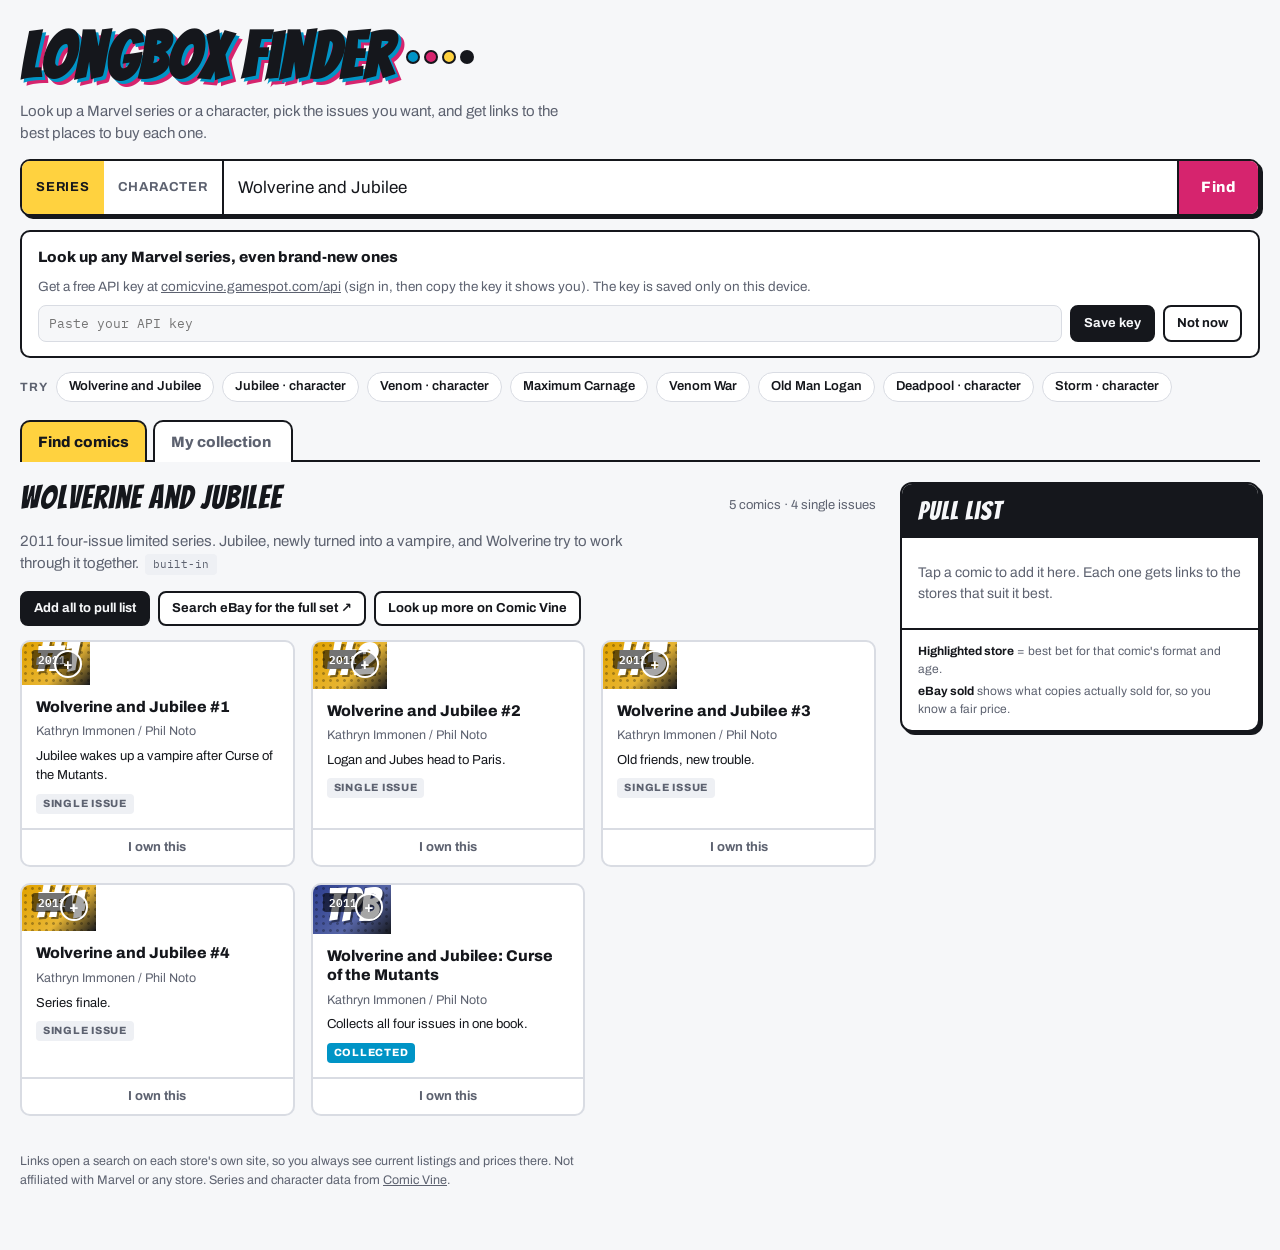
==== commit 9dc73ab4: "Show Comic Vine cover images on comic cards Co-Authored-By: Claude Opus 5.5 <noreply@anthropic.com>" ====
--- a/index.html
+++ b/index.html
@@ -145,6 +145,11 @@
   content: ""; position: absolute; inset: 0; opacity: .28;
   background-image: radial-gradient(circle, #000 1.2px, transparent 1.6px); background-size: 7px 7px;
 }
+.cover .art-bg, .cover .art { position: absolute; inset: 0; width: 100%; height: 100%; }
+.cover .art-bg { object-fit: cover; filter: blur(14px) brightness(.6); transform: scale(1.25); }
+.cover .art { object-fit: contain; }
+.cover.has-art::before, .cover.has-art .num { display: none; }
+.cover .yr, .check { z-index: 1; }
 .cover .num { position: relative; font-family: var(--display); font-size: 46px; line-height: .85; text-shadow: 2px 2px 0 rgba(0,0,0,.45); }
 .cover .yr {
   position: absolute; top: 8px; left: 10px; font-family: var(--mono); font-size: 11px; font-weight: 600;
@@ -267,11 +272,14 @@
 .stat b { font-family: var(--display); font-weight: 400; font-size: 30px; line-height: 1; font-variant-numeric: tabular-nums; }
 .stat span { color: var(--muted); font-size: 12px; text-transform: uppercase; letter-spacing: .07em; font-weight: 700; }
 .coll-tools { display: flex; flex-wrap: wrap; gap: 8px; align-items: center; }
-.coll-tools input[type="search"], .coll-tools select { border: 1.5px solid var(--line); border-radius: 8px; padding: 8px 10px; background: var(--card); }
+.coll-tools input[type="search"], .coll-tools input[type="password"], .coll-tools select { border: 1.5px solid var(--line); border-radius: 8px; padding: 8px 10px; background: var(--card); }
 .coll-tools input[type="search"] { flex: 1 1 220px; min-width: 0; }
 .coll-panel { background: var(--card); border: 1.5px solid var(--line); border-radius: 10px; padding: 14px 16px; display: grid; gap: 10px; }
 .coll-panel h3 { margin: 0; font-size: 15px; }
 .coll-msg { font-size: 13px; color: var(--own); font-weight: 700; min-height: 1em; }
+.coll-msg.err { color: var(--magenta); }
+.sync-steps { margin: 0; padding-left: 20px; display: grid; gap: 4px; font-size: 14px; }
+.sync-steps a { color: inherit; font-weight: 700; }
 .progress-list { display: grid; gap: 8px; }
 .prog { display: grid; grid-template-columns: minmax(0, 1fr) auto; gap: 2px 10px; font-size: 13.5px; }
 .prog .bar { grid-column: 1 / -1; height: 8px; border-radius: 4px; background: var(--chip); overflow: hidden; }
@@ -702,10 +710,33 @@
     for (const [k, names] of Object.entries(DATA_CHARS)) if (names.includes(n)) return DATA && DATA.characters[k] ? k : null;
     return null;
   }
-  const volComics = v => v.i.map(([num, date, title]) => ({
+  // Covers: the data stores the path after Comic Vine's image folder; cards use the medium size.
+  const CV_IMG = "https://comicvine.gamespot.com/a/uploads/scale_medium/";
+  const coverUrl = p => !p ? "" : /^https:\/\//.test(p) ? p.replace("/scale_small/", "/scale_medium/") : CV_IMG + p;
+  const volComics = v => v.i.map(([num, date, title, img]) => ({
     series: v.n, issue: num, year: yearIn(date) || v.y, writer: "", artist: "", format: "single", key: false,
-    note: [date, title].filter(Boolean).join(" · ")
+    note: [date, title].filter(Boolean).join(" · "), img: coverUrl(img)
   }));
+  // Find a cover for any single issue (built-in, pull list, collection) by series + issue, closest year.
+  let coverIdx = null;
+  function coverOf(c) {
+    if (c.img) return c.img;
+    if (!DATA || c.format !== "single" || !c.issue) return "";
+    if (!coverIdx) {
+      coverIdx = new Map();
+      Object.values(DATA.characters).forEach(ch => ch.volumes.forEach(v => v.i.forEach(([num, date, , img]) => {
+        if (!img) return;
+        const k = norm(v.n) + "|" + normIssue(num);
+        if (!coverIdx.has(k)) coverIdx.set(k, []);
+        coverIdx.get(k).push({ y: yearIn(date) || v.y, start: v.y, img: coverUrl(img) });
+      })));
+    }
+    const list = coverIdx.get(norm(c.series) + "|" + normIssue(c.issue));
+    if (!list) return "";
+    const y = Number(c.year) || 0;
+    const best = list.slice().sort((a, b) => Math.min(Math.abs(a.y - y), Math.abs(a.start - y)) - Math.min(Math.abs(b.y - y), Math.abs(b.start - y)))[0];
+    return !y || Math.min(Math.abs(best.y - y), Math.abs(best.start - y)) <= 1 ? best.img : "";
+  }
 
   // Series search over the data: only series named after Venom or Jubilee (so "X-Men" doesn't show a partial run).
   function dataSeriesMatch(query) {
@@ -732,7 +763,9 @@
     const v = hits[0];
     current = {
       title: v.n + " (" + v.y + ")",
-      summary: (v.d ? v.d + " " : "") + v.i.length + " issue" + (v.i.length === 1 ? "" : "s") + " listed on Comic Vine.",
+      summary: (v.d ? v.d + " " : "") + (v.who && !/venom|jubilee/i.test(v.n)
+        ? "The " + v.i.length + " issue" + (v.i.length === 1 ? "" : "s") + " " + v.who.join(" or ") + (v.who.length > 1 ? " appear" : " appears") + " in, listed on Comic Vine."
+        : v.i.length + " issue" + (v.i.length === 1 ? "" : "s") + " listed on Comic Vine."),
       comics: volComics(v), source: "Comic Vine data", sourceUrl: "https://comicvine.gamespot.com" + v.cv,
       kind: "series", query, alts: hits.slice(1, 16)
     };
@@ -867,6 +900,7 @@
     "1.5 FR/G", "1.0 FR", "0.5 PR"];
 
   function saveColl() {
+    syncTrack("c", coll);
     try { localStorage.setItem(COLL_STORE, JSON.stringify(coll)); } catch (e) {}
     const n = $("collCount"); if (n) n.textContent = coll.length ? String(coll.length) : "";
   }
@@ -945,7 +979,7 @@
     root.replaceChildren();
     const head = el("div", "coll-head");
     head.append(el("h2", null, "My Collection"));
-    head.append(el("span", "meta", "Saved on this device. Download a backup to keep it safe or move it to another device."));
+    head.append(el("span", "meta", syncToken() ? "Syncing between your devices through your GitHub account." : "Saved on this device. Turn on sync below to share it between your phone and computer."));
     root.append(head);
 
     const spent = coll.reduce((s, x) => s + (parseFloat(x.paid) || 0), 0);
@@ -1017,7 +1051,7 @@
       empty.append(el("div", null, "Your collection is empty. Search for a series or character and tap “I own this” on the comics you have."));
       const go = el("button", "btn primary", "Find comics"); go.type = "button"; go.addEventListener("click", () => showView("find"));
       empty.append(go);
-      root.append(empty, addP, bk);
+      root.append(empty, syncPanel(), addP, bk);
       return;
     }
 
@@ -1048,7 +1082,7 @@
     root.append(tools);
 
     const listBox = el("div", "collection");
-    root.append(listBox, addP, bk);
+    root.append(listBox, syncPanel(), addP, bk);
 
     function itemRow(x) {
       const k = keyOf(x);
@@ -1186,7 +1220,7 @@
   let current = null;   // { title, summary, comics, source, run? }
   let pull = [];
   try { pull = JSON.parse(localStorage.getItem("longbox-pull") || "[]"); if (!Array.isArray(pull)) pull = []; } catch (e) { pull = []; }
-  const savePull = () => { try { localStorage.setItem("longbox-pull", JSON.stringify(pull)); } catch (e) {} };
+  const savePull = () => { syncTrack("p", pull); try { localStorage.setItem("longbox-pull", JSON.stringify(pull)); } catch (e) {} };
 
   const $ = id => document.getElementById(id);
   const el = (tag, cls, text) => { const n = document.createElement(tag); if (cls) n.className = cls; if (text != null) n.textContent = text; return n; };
@@ -1279,12 +1313,13 @@
   async function cvShowVolume(vol, others, query, my) {
     const label = vol.name + (vol.start_year ? " (" + vol.start_year + ")" : "");
     renderThinking(label, "Loading the issues of " + label + "…");
-    const r = await cv("issues/", { filter: "volume:" + vol.id, field_list: "id,issue_number,cover_date,name", sort: "cover_date:asc", limit: 100 });
+    const r = await cv("issues/", { filter: "volume:" + vol.id, field_list: "id,issue_number,cover_date,name,image", sort: "cover_date:asc", limit: 100 });
     if (my.aborted) return;
     const issues = (r.results || []).slice().sort((a, b) => (parseFloat(a.issue_number) || 0) - (parseFloat(b.issue_number) || 0));
     const comics = issues.map(i => ({
       series: vol.name, issue: String(i.issue_number || ""), year: yearOf(i.cover_date) || Number(vol.start_year) || "",
-      writer: "", artist: "", format: "single", key: false, note: i.name ? String(i.name) : ""
+      writer: "", artist: "", format: "single", key: false, note: i.name ? String(i.name) : "",
+      img: i.image && /^https:\/\//.test(String(i.image.medium_url || "")) && !/\/img\//.test(i.image.medium_url) ? String(i.image.medium_url) : ""
     }));
     const total = Number(r.number_of_total_results) || comics.length;
     current = {
@@ -1480,19 +1515,102 @@
     }) || null;
   }
 
+  // "Generation X #24", "venom issue 3", "wolverine and jubilee 2" -> { base, issue, explicit }
+  function splitIssue(query) {
+    let raw = query.trim(), year = "";
+    const ym = raw.match(/\s*\(?\b((?:19|20)\d{2})\b\)?\s*$/);
+    if (ym && /#|\bissue\b|\bno\b/i.test(raw.slice(0, ym.index))) { year = ym[1]; raw = raw.slice(0, ym.index); }
+    const withYear = b => (b + (year ? " " + year : "")).trim();
+    let m = raw.match(/^(.*?)\s*(?:#|\b(?:issue|iss\.?|no\.?|number)\s*#?)\s*(-?\d+(?:\.\d+)?[a-z]?)\s*$/i);
+    if (m && m[1].trim()) return { base: withYear(m[1]), issue: m[2], explicit: true };
+    m = raw.match(/^(.*\S)\s+(\d{1,3}(?:\.\d+)?)$/);
+    if (m && !year) return { base: m[1], issue: m[2], explicit: false };
+    return null;
+  }
+  const normIssue = s => String(s || "").trim().toLowerCase().replace(/^0+(?=\d)/, "");
+  // Who appears in a data volume (it can be listed under both Jubilee and Venom).
+  function dataVolume(cv) {
+    let out = null; const who = [];
+    Object.values(DATA.characters).forEach(c => c.volumes.forEach(v => {
+      if (v.cv !== cv) return;
+      who.push(c.name);
+      if (!out) out = Object.assign({}, v, { i: v.i.slice() });
+      else v.i.forEach(x => { if (!out.i.some(y => y[0] === x[0])) out.i.push(x); });
+    }));
+    if (out) { out.who = who; out.i.sort((a, b) => issueNum(a[0]) - issueNum(b[0])); }
+    return out;
+  }
+  function issueCandidates(base) {
+    const out = [], q = norm(base);
+    const lm = localMatch(base, "series");
+    const lmExact = lm && (norm(lm.name) === q || lm.aliases.some(a => norm(a) === q));
+    if (lm && lmExact) out.push({ name: lm.name, comics: lm.comics, entry: lm });
+    if (DATA) {
+      const ym = q.match(/\b(19|20)\d{2}\b/), year = ym ? Number(ym[0]) : null;
+      const b = q.replace(/\b(19|20)\d{2}\b/, "").replace(/\s+/g, " ").trim();
+      const seen = new Set(), add = cv => { if (seen.has(cv)) return; seen.add(cv); const v = dataVolume(cv); out.push({ name: v.n + " (" + v.y + ")", comics: volComics(v), vol: v }); };
+      const exact = [];
+      Object.values(DATA.characters).forEach(c => c.volumes.forEach(v => { if (norm(v.n) === b && (!year || v.y === year)) exact.push(v); }));
+      exact.sort((x, y) => y.i.length - x.i.length).forEach(v => add(v.cv));
+      if (lm && !lmExact) out.push({ name: lm.name, comics: lm.comics, entry: lm });
+      (dataSeriesMatch(base) || []).forEach(v => add(v.cv));
+    } else if (lm && !lmExact) out.push({ name: lm.name, comics: lm.comics, entry: lm });
+    return out;
+  }
+  function issueSearch(si, query, strict) {
+    const cands = issueCandidates(si.base);
+    if (!cands.length) return false;
+    const want = normIssue(si.issue);
+    const has = cd => cd.comics.find(x => x.format === "single" && normIssue(x.issue) === want);
+    if (strict && !cands.some(has)) return false;
+    const cand = cands.find(has) || cands[0];
+    let comic = has(cand);
+    const found = !!comic;
+    if (!comic) {
+      const ref = cand.comics.find(x => x.format === "single") || cand.comics[0];
+      comic = { series: ref ? ref.series : cand.name, issue: si.issue, year: "", writer: "", artist: "", format: "single", key: false,
+        note: "Not in Longbox's list for this series, so double-check the issue number. The store links still search for it." };
+    }
+    const v = cand.vol;
+    const who = v && v.who && !/venom|jubilee/i.test(v.n) ? " " + v.who.join(" and ") + (v.who.length > 1 ? " appear" : " appears") + " in this issue." : "";
+    current = {
+      title: comic.series + " #" + comic.issue,
+      summary: (found ? "Issue #" + comic.issue + " of " + cand.name + "." + who : "Issue #" + si.issue + " of " + cand.name + "."),
+      comics: [comic], source: v ? "Comic Vine data" : "Built-in issue", sourceUrl: v ? "https://comicvine.gamespot.com" + v.cv : undefined,
+      kind: "series", query,
+      whole: { label: "See all of " + cand.name, go: () => {
+        if (v) showDataSeries([v], si.base);
+        else { const e = cand.entry; current = { title: e.name, summary: e.summary, comics: e.comics, source: "Built-in", kind: "series", query: si.base }; renderResults(); }
+      } },
+      alts: v ? cands.filter(c => c !== cand && c.vol && has(c)).map(c => c.vol).slice(0, 8) : []
+    };
+    renderResults();
+    return true;
+  }
+
   function search(query, kind) {
     query = query.trim();
     if (!query) return;
     setMode(kind);
     $("q").value = query;
-    const hit = localMatch(query, kind);
+    const si = kind === "series" ? splitIssue(query) : null;
+    if (si && si.explicit && issueSearch(si, query)) return;
+    let hit = localMatch(query, kind);
+    const q = norm(query), exactHit = hit && (norm(hit.name) === q || hit.aliases.some(a => norm(a) === q));
+    // "venom lethal protector 4": a trailing number is an issue unless the whole text names a series.
+    if (si && !si.explicit && !exactHit && issueSearch(si, query, true)) return;
+    // A close-but-not-exact built-in match loses to a series with exactly that name ("generation x" -> the 1994 run).
+    if (!exactHit && kind === "series" && DATA) {
+      const ex = issueCandidates(query).filter(cd => cd.vol && norm(cd.vol.n) === q.replace(/\b(19|20)\d{2}\b/, "").trim());
+      if (ex.length) { showDataSeries(ex.map(cd => cd.vol), query); return; }
+    }
     const dataHits = !hit && kind === "series" ? dataSeriesMatch(query) : null;
     if (hit) {
       current = { title: hit.name, summary: hit.summary, comics: hit.comics, source: "Built-in", kind, query };
       renderResults();
     } else if (dataHits) {
       showDataSeries(dataHits, query);
-    } else {
+    } else if (!(si && !si.explicit && issueSearch(si, query))) {
       askClaude(query, kind);
     }
   }
@@ -1509,6 +1627,15 @@
     const cover = el("div", "cover");
     const base = hue(c.series);
     cover.style.background = "linear-gradient(135deg, " + base + ", " + base + "cc 60%, #15171c)";
+    const art = coverOf(c);
+    if (art) {
+      const bg = el("img", "art-bg"), im = el("img", "art");
+      [bg, im].forEach(n => { n.src = art; n.alt = ""; n.loading = "lazy"; n.decoding = "async"; n.referrerPolicy = "no-referrer"; });
+      im.alt = label(c) + " cover";
+      im.addEventListener("error", () => { bg.remove(); im.remove(); cover.classList.remove("has-art"); });
+      cover.classList.add("has-art");
+      cover.append(bg, im);
+    }
     if (c.year) cover.append(el("span", "yr", String(c.year)));
     cover.append(el("span", "num", c.issue ? "#" + c.issue : (c.format === "omnibus" ? "OMNI" : "TPB")));
     const check = el("span", "check", card.getAttribute("aria-pressed") === "true" ? "✓" : "+");
@@ -1567,6 +1694,11 @@
     allBtn.type = "button";
     allBtn.addEventListener("click", () => { c.comics.forEach(x => { if (!pull.some(p => keyOf(p) === keyOf(x))) pull.push(x); }); savePull(); renderResults(); renderPull(); });
     tb.append(allBtn);
+    if (c.whole) {
+      const w = el("button", "btn", c.whole.label); w.type = "button";
+      w.addEventListener("click", () => { c.whole.go(); window.scrollTo({ top: 0, behavior: "smooth" }); });
+      tb.append(w);
+    }
     if (c.kind === "series" && singles > 1 && new Set(c.comics.filter(x => x.format === "single").map(x => x.series)).size === 1) {
       const first = c.comics.find(x => x.format === "single");
       const nums = c.comics.filter(x => x.format === "single" && x.series === first.series).map(x => x.issue);
@@ -1702,6 +1834,185 @@
     quick.append(b);
   });
 
+
+  // ---------- Sync (collection + pull list, through a private GitHub Gist) ----------
+  // Each item carries _t (last changed, ms). Removals leave a tombstone {key: time}.
+  // Merging keeps the newest version of each comic; a removal wins if it is newer.
+  const SYNC_TOKEN = "longbox-sync-token", SYNC_GIST = "longbox-sync-gist", SYNC_META = "longbox-sync-meta", SYNC_FILE = "longbox-sync.json";
+  const syncState = { busy: false, again: false, applying: false, timer: null, last: 0, msg: "", err: false };
+  function syncToken() { try { return localStorage.getItem(SYNC_TOKEN) || ""; } catch (e) { return ""; } }
+  function syncMeta() {
+    if (!syncMeta.m) {
+      let m = null;
+      try { m = JSON.parse(localStorage.getItem(SYNC_META) || "null"); } catch (e) {}
+      syncMeta.m = m && m.h ? m : { h: { c: {}, p: {} }, del: { c: {}, p: {} } };
+    }
+    return syncMeta.m;
+  }
+  function saveMeta() { try { localStorage.setItem(SYNC_META, JSON.stringify(syncMeta())); } catch (e) {} }
+  function hashOf(x) {
+    const t = JSON.stringify(Object.assign({}, x, { _t: undefined }));
+    let h = 5381; for (let i = 0; i < t.length; i++) h = (h * 33 + t.charCodeAt(i)) | 0;
+    return h;
+  }
+  // Called on every save: stamp items that changed, tombstone items that disappeared.
+  function syncTrack(kind, list) {
+    const m = syncMeta(), prev = m.h[kind], next = {}, now = Date.now();
+    list.forEach(x => {
+      const k = keyOf(x), h = hashOf(x);
+      if (prev[k] !== h || !x._t) x._t = now;
+      next[k] = h;
+    });
+    Object.keys(prev).forEach(k => { if (!(k in next)) m.del[kind][k] = now; });
+    m.h[kind] = next;
+    saveMeta();
+    if (!syncState.applying && syncToken()) syncSoon();
+  }
+  function mergeLists(local, remote, delA, delB) {
+    const del = Object.assign({}, delA);
+    Object.entries(delB || {}).forEach(([k, t]) => { if (!(del[k] >= t)) del[k] = t; });
+    const byKey = new Map();
+    local.concat(remote || []).forEach(x => {
+      if (!x || !x.series) return;
+      const k = keyOf(x), have = byKey.get(k);
+      if (!have || (x._t || 0) > (have._t || 0)) byKey.set(k, x);
+    });
+    const items = [...byKey.entries()].filter(([k, x]) => !(del[k] >= (x._t || 0))).map(([, x]) => x);
+    return { items, del };
+  }
+  async function gh(path, opts) {
+    const r = await fetch("https://api.github.com" + path, Object.assign({}, opts, {
+      cache: "no-store",
+      headers: { "Authorization": "Bearer " + syncToken(), "Accept": "application/vnd.github+json", "Content-Type": "application/json" }
+    }));
+    if (r.status === 401) throw new Error("GitHub didn't accept that token. Check that it has the gist permission, or make a new one.");
+    if (r.status === 404) { const e = new Error("Not found on GitHub."); e.notFound = true; throw e; }
+    if (!r.ok) throw new Error("GitHub said " + r.status + ". Try again in a minute.");
+    return r.json();
+  }
+  async function readGist(g) {
+    const f = g.files && g.files[SYNC_FILE];
+    if (!f) return null;
+    let text = f.content;
+    if (f.truncated) text = await (await fetch(f.raw_url, { cache: "no-store" })).text();
+    try { return JSON.parse(text); } catch (e) { return null; }
+  }
+  async function findGist() {
+    let id = ""; try { id = localStorage.getItem(SYNC_GIST) || ""; } catch (e) {}
+    if (id) {
+      try { return await gh("/gists/" + id); } catch (e) { if (!e.notFound) throw e; }
+    }
+    for (let page = 1; page <= 5; page++) {
+      const list = await gh("/gists?per_page=100&page=" + page);
+      const hit = list.find(g => g.files && g.files[SYNC_FILE]);
+      if (hit) { try { localStorage.setItem(SYNC_GIST, hit.id); } catch (e) {} return gh("/gists/" + hit.id); }
+      if (list.length < 100) break;
+    }
+    return null;
+  }
+  function syncSoon(ms) {
+    clearTimeout(syncState.timer);
+    syncState.timer = setTimeout(syncNow, ms == null ? 1500 : ms);
+  }
+  async function syncNow() {
+    if (!syncToken()) return;
+    if (syncState.busy) { syncState.again = true; return; }
+    syncState.busy = true; syncState.err = false; syncState.msg = "Syncing…"; drawSyncStatus();
+    try {
+      const g = await findGist();
+      const remote = g ? await readGist(g) : null;
+      const m = syncMeta();
+      const rd = (remote && remote.removed) || {};
+      const c = mergeLists(coll, remote && remote.collection, m.del.c, rd.c);
+      const p = mergeLists(pull, remote && remote.pullList, m.del.p, rd.p);
+      const changedHere = JSON.stringify(c.items) !== JSON.stringify(coll) || JSON.stringify(p.items) !== JSON.stringify(pull);
+      // Apply locally without re-stamping anything.
+      coll = c.items; pull = p.items; m.del.c = c.del; m.del.p = p.del;
+      m.h.c = {}; coll.forEach(x => { m.h.c[keyOf(x)] = hashOf(x); });
+      m.h.p = {}; pull.forEach(x => { m.h.p[keyOf(x)] = hashOf(x); });
+      saveMeta();
+      syncState.applying = true; saveColl(); savePull(); syncState.applying = false;
+      const body = { app: "Longbox Finder", v: 1, saved: new Date().toISOString(), collection: coll, pullList: pull, removed: { c: c.del, p: p.del } };
+      const same = remote && JSON.stringify([remote.collection, remote.pullList, remote.removed]) === JSON.stringify([body.collection, body.pullList, body.removed]);
+      const content = JSON.stringify(body);
+      if (!g) {
+        const made = await gh("/gists", { method: "POST", body: JSON.stringify({ description: "Longbox Finder collection sync", public: false, files: { [SYNC_FILE]: { content } } }) });
+        try { localStorage.setItem(SYNC_GIST, made.id); } catch (e) {}
+      } else if (!same) {
+        await gh("/gists/" + g.id, { method: "PATCH", body: JSON.stringify({ files: { [SYNC_FILE]: { content } } }) });
+      }
+      syncState.last = Date.now(); syncState.msg = "";
+      if (changedHere) {
+        renderPull();
+        if (!$("collectionView").hidden) { if (collState.edit == null) renderCollection(); }
+        else if (current) renderResults();
+      }
+    } catch (e) {
+      syncState.err = true;
+      syncState.msg = !(e instanceof TypeError) ? (e.message || "Sync failed.")
+        : window.claude ? "Claude's page can't reach GitHub. Open the website version (scatfly.github.io/longbox-finder) on this computer to sync."
+        : "Couldn't reach GitHub. Check your internet connection.";
+    } finally {
+      syncState.applying = false; syncState.busy = false; drawSyncStatus();
+      if (syncState.again) { syncState.again = false; syncSoon(500); }
+    }
+  }
+  function syncStatusText() {
+    if (syncState.msg) return syncState.msg;
+    if (!syncState.last) return "Waiting to sync…";
+    const s = Math.round((Date.now() - syncState.last) / 1000);
+    return "✓ Synced " + (s < 10 ? "just now" : s < 60 ? s + " seconds ago" : Math.round(s / 60) + " min ago") + ".";
+  }
+  function drawSyncStatus() {
+    const n = $("syncStatus"); if (!n) return;
+    n.textContent = syncStatusText(); n.classList.toggle("err", syncState.err);
+  }
+  function syncPanel() {
+    const box = el("div", "coll-panel"); box.id = "syncPanel";
+    box.append(el("h3", null, "Sync between phone and computer"));
+    if (syncToken()) {
+      const st = el("div", "coll-msg"); st.id = "syncStatus"; st.setAttribute("role", "status");
+      const row = el("div", "coll-tools");
+      const now = el("button", "btn", "Sync now"); now.type = "button";
+      now.addEventListener("click", () => syncNow());
+      const off = el("button", "btn", "Turn off sync on this device"); off.type = "button";
+      off.addEventListener("click", () => {
+        try { localStorage.removeItem(SYNC_TOKEN); localStorage.removeItem(SYNC_GIST); } catch (e) {}
+        syncState.last = 0; syncState.msg = ""; collState.msg = "Sync is off on this device. Your comics stay here."; renderCollection();
+      });
+      row.append(now, off);
+      box.append(el("div", "tip", "Your collection and pull list are kept in a private gist on your GitHub account. Changes reach your other devices a few seconds after you open the app there."), row, st);
+      setTimeout(drawSyncStatus, 0);
+      return box;
+    }
+    box.append(el("div", "tip", "Keep the same collection on your phone and computer. It's stored in a private gist on your GitHub account, so only you can see it. Set it up once on each device, using the same token."));
+    const steps = el("ol", "sync-steps");
+    const li1 = el("li"); li1.append("Open ");
+    const a = el("a", null, "this GitHub page"); a.href = "https://github.com/settings/tokens/new?scopes=gist&description=Longbox%20Finder%20sync"; a.target = "_blank"; a.rel = "noopener";
+    li1.append(a, " (it's already filled in: the only box ticked is “gist”).");
+    const li2 = el("li", null, "Pick an expiration (“No expiration” is easiest), then press Generate token at the bottom.");
+    const li3 = el("li", null, "Copy the token (it starts with ghp_) and paste it below. Keep a copy in a note: you'll paste the same token on your other device.");
+    steps.append(li1, li2, li3);
+    const form = el("form", "coll-tools");
+    const inp = el("input"); inp.type = "password"; inp.id = "syncTokenInput"; inp.placeholder = "Paste your GitHub token"; inp.autocomplete = "off"; inp.setAttribute("aria-label", "GitHub token");
+    inp.style.flex = "1 1 220px"; inp.style.minWidth = "0";
+    const go = el("button", "btn primary", "Turn on sync"); go.type = "submit";
+    form.append(inp, go);
+    form.addEventListener("submit", e => {
+      e.preventDefault();
+      const t = inp.value.trim();
+      if (!/^(ghp_|github_pat_|gho_)[A-Za-z0-9_]{20,}$/.test(t)) { collState.msg = "That doesn't look like a GitHub token. It should start with ghp_."; renderCollection(); return; }
+      try { localStorage.setItem(SYNC_TOKEN, t); } catch (err) {}
+      syncState.msg = "Connecting to GitHub…"; syncState.err = false; collState.msg = "";
+      renderCollection(); syncNow();
+    });
+    box.append(steps, form);
+    return box;
+  }
+  document.addEventListener("visibilitychange", () => { if (document.visibilityState === "visible" && syncToken()) syncSoon(200); });
+  setInterval(() => { if (document.visibilityState === "visible" && syncToken()) syncNow(); }, 120000);
+  setInterval(drawSyncStatus, 15000);
+
   $("tabFind").addEventListener("click", () => showView("find"));
   $("tabColl").addEventListener("click", () => showView("collection"));
   saveColl();
@@ -1709,6 +2020,7 @@
   renderKeybar(false);
   renderPull();
   renderWelcome();
+  if (syncToken()) syncSoon(300);
 })();
 </script>
 
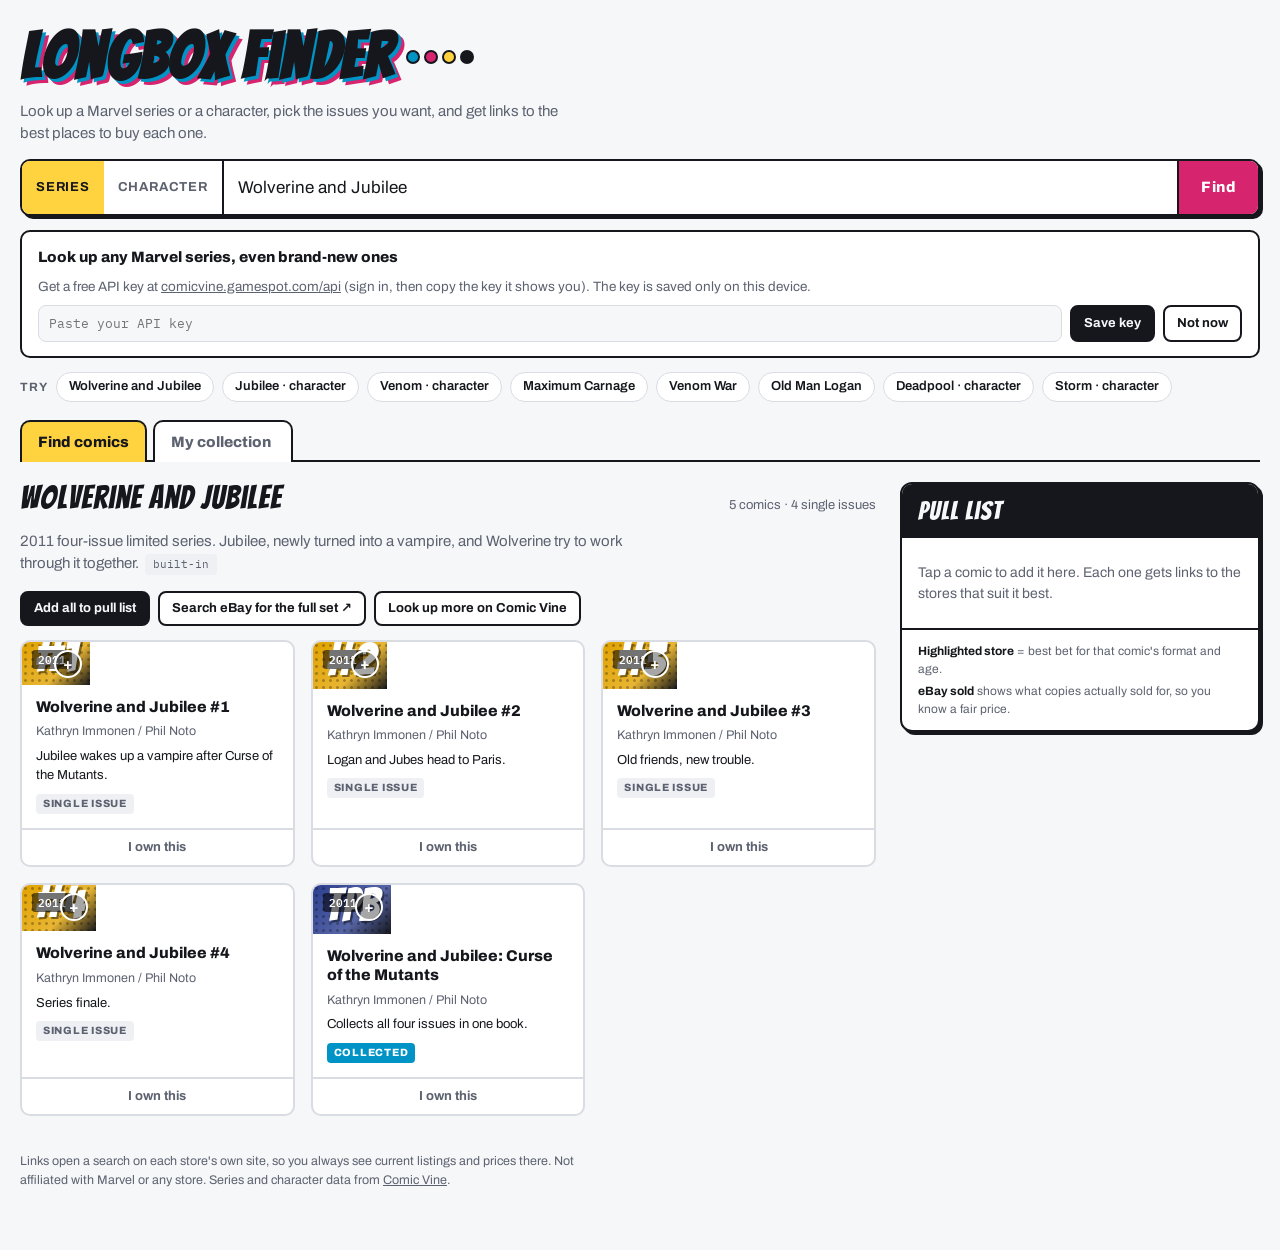
==== commit 9eacbf4f: "Show covers on issue tiles in the character appearance lists Co-Authored-By: Claude Opus 5.5 <norepl" ====
--- a/index.html
+++ b/index.html
@@ -198,7 +198,8 @@
 .item { padding: 12px 16px; border-bottom: 1px solid var(--line); display: grid; gap: 8px; }
 .item:last-child { border-bottom: 0; }
 .item .top { display: flex; justify-content: space-between; gap: 8px; align-items: start; }
-.item .top b { font-size: 14px; line-height: 1.3; }
+.item .top b { font-size: 14px; line-height: 1.3; flex: 1; min-width: 0; align-self: center; }
+.item .top .cthumb { flex: none; width: 40px; }
 .item .top .x { border: 0; background: transparent; color: var(--muted); cursor: pointer; font-size: 18px; line-height: 1; padding: 0 2px; }
 .tip { font-size: 12.5px; color: var(--muted); }
 .tip strong { color: var(--ink); }
@@ -240,6 +241,12 @@
 .ichip b { font-size: 13px; }
 .ichip small { font-size: 10.5px; color: var(--muted); font-family: var(--mono); }
 .ichip:hover { border-color: var(--ink); }
+.ichip.has-ic { width: 72px; padding: 4px 4px 5px; gap: 2px; }
+.ichip .ic { position: relative; display: block; aspect-ratio: 2 / 3; border-radius: 3px; overflow: hidden; background: var(--chip); margin-bottom: 2px; }
+.ichip .ic.none { display: grid; place-items: center; font-size: 10px; color: var(--muted); font-weight: 600; }
+.ichip .ic img { width: 100%; height: 100%; object-fit: cover; display: block; }
+.ichip[aria-pressed="true"] .ic::after { content: "✓"; position: absolute; top: 3px; right: 3px; width: 18px; height: 18px; border-radius: 50%;
+  background: var(--yellow); color: #15171c; border: 1.5px solid #15171c; font-size: 11px; font-weight: 800; display: grid; place-items: center; }
 .ichip[aria-pressed="true"] { background: var(--yellow); border-color: #15171c; color: #15171c; }
 .ichip[aria-pressed="true"] small { color: #15171c; }
 .apps-links { flex-basis: 100%; display: flex; gap: 16px; margin-top: 4px; }
@@ -288,7 +295,18 @@
 .coll-group { background: var(--card); border: 1.5px solid var(--line); border-radius: 10px; overflow: hidden; }
 .coll-group > h3 { margin: 0; padding: 10px 14px; font-size: 15px; background: var(--chip); display: flex; justify-content: space-between; gap: 10px; }
 .coll-group > h3 span { color: var(--muted); font-weight: 600; font-size: 12.5px; white-space: nowrap; }
-.citem { border-top: 1px solid var(--line); padding: 10px 14px; display: grid; gap: 8px; }
+.citem { border-top: 1px solid var(--line); padding: 10px 14px; display: grid; grid-template-columns: 48px minmax(0, 1fr); gap: 8px 12px; align-items: start; }
+.citem .cmain { display: grid; gap: 6px; min-width: 0; }
+.citem .editor { grid-column: 1 / -1; }
+.cthumb { position: relative; width: 48px; aspect-ratio: 2 / 3; border-radius: 4px; overflow: hidden; border: 1px solid var(--line); padding: 0; cursor: zoom-in;
+  display: grid; place-items: center; color: #fff; font-family: var(--display); font-size: 15px; letter-spacing: .5px; }
+.cthumb:disabled { cursor: default; opacity: 1; }
+.cthumb img { position: absolute; inset: 0; width: 100%; height: 100%; object-fit: cover; }
+.coverview { border: 0; padding: 16px; border-radius: 12px; background: var(--card); color: var(--ink); max-width: min(92vw, 520px); max-height: 92vh; display: none; }
+.coverview[open] { display: grid; gap: 10px; justify-items: center; }
+.coverview::backdrop { background: rgba(0,0,0,.7); }
+.coverview img { max-width: 100%; max-height: 72vh; border-radius: 6px; }
+.coverview .cap { font-weight: 800; font-size: 15px; text-align: center; }
 .citem:first-of-type { border-top: 0; }
 .citem .line { display: flex; flex-wrap: wrap; align-items: center; gap: 6px 10px; }
 .citem .line b { font-size: 14px; margin-right: auto; }
@@ -699,7 +717,14 @@
   const DATA_CHARS = { jubilee: ["jubilee", "jubilation lee"], venom: ["venom", "eddie brock", "symbiote", "the symbiote"] };
   const appsState = {};   // per character: { open: Set, filter, sort, showAll }
   fetch("catalog-data.json").then(r => r.ok ? r.json() : null)
-    .then(d => { if (d && d.characters) { DATA = d; if (current) renderResults(); } })
+    .then(d => {
+      if (!d || !d.characters) return;
+      DATA = d; coverIdx = null;
+      if (current) renderResults();
+      if (pull.length) renderPull();
+      const cv = document.getElementById("collectionView");
+      if (cv && !cv.hidden && collState.edit == null) renderCollection();
+    })
     .catch(() => {});
   const yearIn = s => { const m = String(s || "").match(/(\d{4})/); return m ? Number(m[1]) : ""; };
   const SHORT_MONTH = { January: "Jan", February: "Feb", March: "Mar", April: "Apr", May: "May", June: "Jun", July: "Jul", August: "Aug", September: "Sep", October: "Oct", November: "Nov", December: "Dec" };
@@ -830,9 +855,18 @@
 
     function chips(v) {
       const wrap = el("div", "apps-chips");
+      const anyImg = v.i.some(r => r[3]);
       volComics(v).forEach((cm, idx) => {
         const b = el("button", "ichip");
         b.type = "button";
+        if (cm.img) {
+          const ic = el("span", "ic"), im = el("img");
+          im.src = cm.img.replace("/scale_medium/", "/scale_small/"); im.alt = ""; im.loading = "lazy"; im.decoding = "async"; im.referrerPolicy = "no-referrer";
+          im.addEventListener("error", () => { im.remove(); ic.classList.add("none"); ic.textContent = "No cover"; });
+          ic.append(im); b.append(ic); b.classList.add("has-ic");
+        } else if (anyImg) {
+          b.append(el("span", "ic none", "No cover")); b.classList.add("has-ic");
+        }
         b.append(el("b", null, "#" + cm.issue), el("small", null, shortDate(v.i[idx][1])));
         if (v.i[idx][2]) b.title = v.i[idx][2];
         const sync = () => {
@@ -972,6 +1006,38 @@
       }));
     }
     return rows.sort((a, b) => b.have / b.total - a.have / a.total || a.name.localeCompare(b.name));
+  }
+
+  // Small cover for collection rows; tap to see it big. Falls back to a colored tile with the issue number.
+  function coverThumb(x) {
+    const art = coverOf(x);
+    const b = el("button", "cthumb"); b.type = "button";
+    const base = hue(x.series);
+    b.style.background = "linear-gradient(135deg, " + base + ", #15171c)";
+    const fallback = el("span", null, x.issue ? "#" + x.issue : (x.format === "omnibus" ? "OMNI" : "TPB"));
+    b.append(fallback);
+    if (!art) { b.disabled = true; b.setAttribute("aria-label", label(x) + ": no cover image"); return b; }
+    const im = el("img"); im.src = art; im.alt = ""; im.loading = "lazy"; im.decoding = "async"; im.referrerPolicy = "no-referrer";
+    im.addEventListener("error", () => { im.remove(); b.disabled = true; });
+    b.append(im);
+    b.setAttribute("aria-label", "Show the cover of " + label(x));
+    b.addEventListener("click", () => showCover(x, art));
+    return b;
+  }
+  function showCover(x, art) {
+    let d = $("coverView");
+    if (!d) {
+      d = el("dialog", "coverview"); d.id = "coverView";
+      d.addEventListener("click", () => d.close());
+      document.body.append(d);
+    }
+    d.replaceChildren();
+    const im = el("img"); im.src = art.replace("/scale_medium/", "/scale_large/"); im.alt = label(x) + " cover"; im.referrerPolicy = "no-referrer";
+    im.addEventListener("error", () => { if (im.src !== art) im.src = art; }, { once: true });
+    const cap = el("div", "cap", label(x));
+    const close = el("button", "btn", "Close"); close.type = "button";
+    d.append(im, cap, close);
+    if (d.showModal) d.showModal(); else d.setAttribute("open", "");
   }
 
   function renderCollection() {
@@ -1087,6 +1153,9 @@
     function itemRow(x) {
       const k = keyOf(x);
       const it = el("div", "citem");
+      it.append(coverThumb(x));
+      const main = el("div", "cmain");
+      it.append(main);
       const line = el("div", "line");
       line.append(el("b", null, (x.issue ? "#" + x.issue : (x.format === "omnibus" ? "Omnibus" : "Collected edition")) + (x.year ? " (" + x.year + ")" : "")));
       if (x.key) line.append(el("span", "badge key", "Key"));
@@ -1096,8 +1165,8 @@
       ed.addEventListener("click", () => { collState.edit = collState.edit === k ? null : k; drawList(); });
       const val = el("a", "linkbtn", "Check value ↗"); val.href = STORES.ebaySold.url(queryFor(x)); val.target = "_blank"; val.rel = "noopener";
       line.append(ed, val);
-      it.append(line);
-      if (x.notes && collState.edit !== k) it.append(el("div", "tip", x.notes));
+      main.append(line);
+      if (x.notes && collState.edit !== k) main.append(el("div", "tip", x.notes));
       if (collState.edit === k) {
         const e = el("div", "editor");
         const gl = el("label", null, "Condition"); const gs = el("select");
@@ -1787,7 +1856,7 @@
     pull.forEach(c => {
       const it = el("div", "item");
       const top = el("div", "top");
-      top.append(el("b", null, label(c)));
+      top.append(coverThumb(c), el("b", null, label(c)));
       const x = el("button", "x", "×"); x.type = "button"; x.setAttribute("aria-label", "Remove " + label(c));
       x.addEventListener("click", () => toggle(c));
       top.append(x);
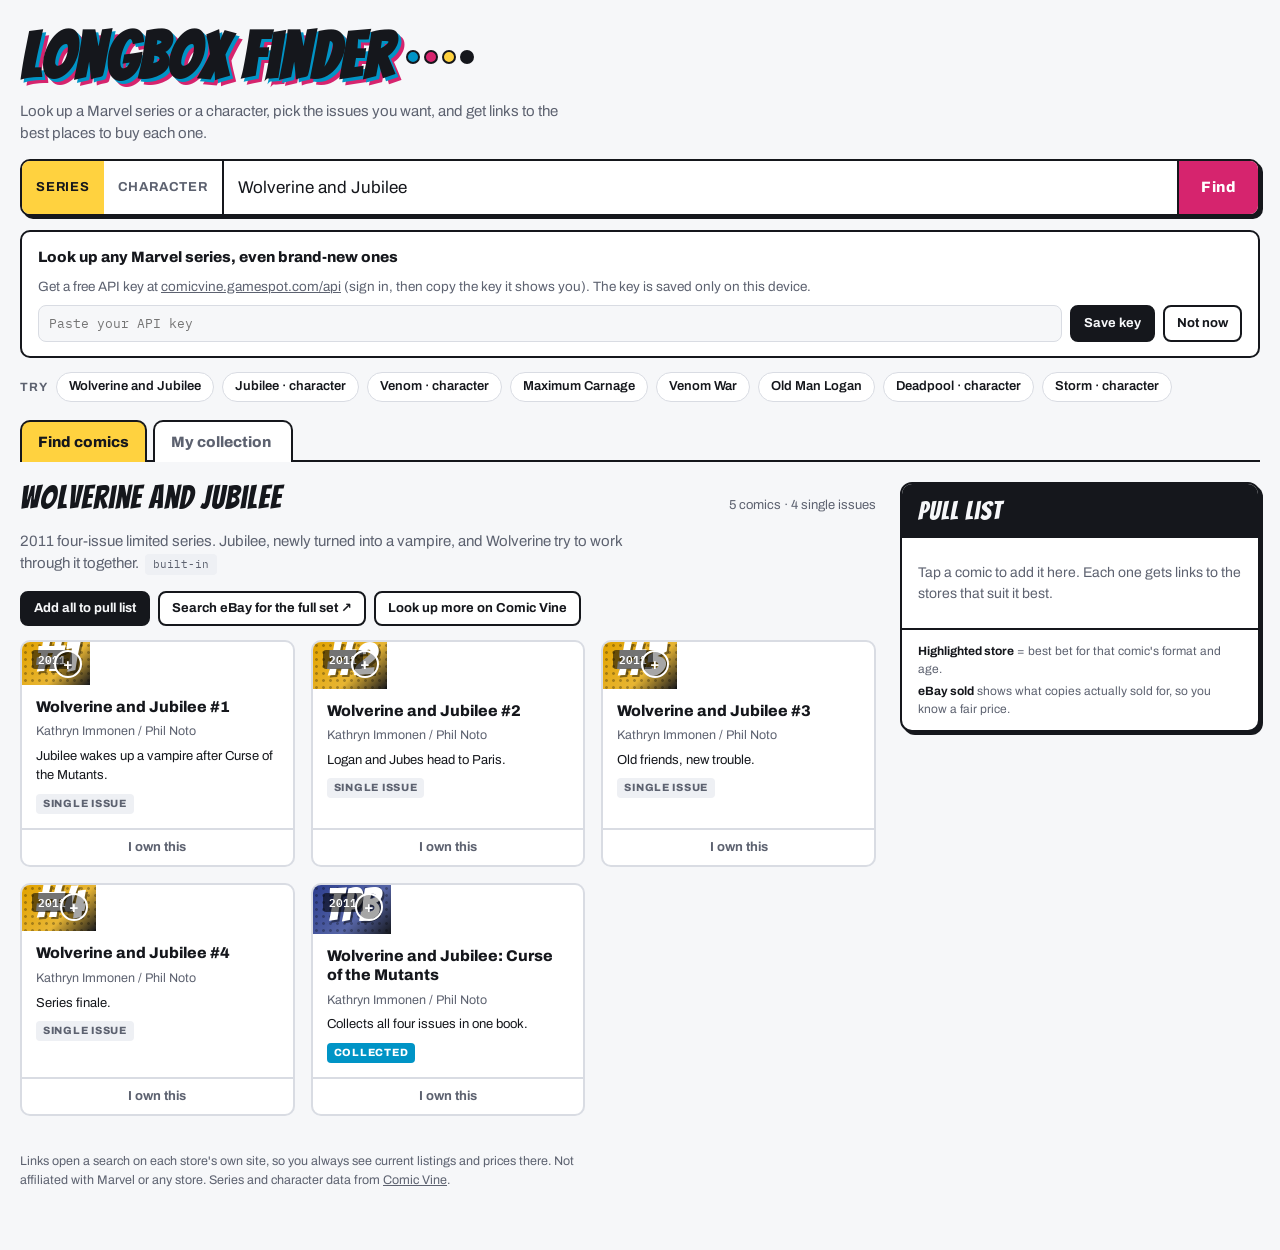
==== commit 705a5508: "Show a series cover beside each series progress bar Co-Authored-By: Claude Opus 5.5 <noreply@anthrop" ====
--- a/index.html
+++ b/index.html
@@ -287,9 +287,12 @@
 .coll-msg.err { color: var(--magenta); }
 .sync-steps { margin: 0; padding-left: 20px; display: grid; gap: 4px; font-size: 14px; }
 .sync-steps a { color: inherit; font-weight: 700; }
-.progress-list { display: grid; gap: 8px; }
-.prog { display: grid; grid-template-columns: minmax(0, 1fr) auto; gap: 2px 10px; font-size: 13.5px; }
-.prog .bar { grid-column: 1 / -1; height: 8px; border-radius: 4px; background: var(--chip); overflow: hidden; }
+.progress-list { display: grid; gap: 10px; }
+.prog { display: grid; grid-template-columns: 36px minmax(0, 1fr) auto; grid-template-rows: auto auto; gap: 4px 10px; font-size: 13.5px; align-items: center; }
+.prog .cthumb { width: 36px; grid-row: 1 / 3; font-size: 12px; }
+.prog .pn { align-self: end; }
+.prog .pc { align-self: end; }
+.prog .bar { grid-column: 2 / -1; align-self: start; height: 8px; border-radius: 4px; background: var(--chip); overflow: hidden; }
 .prog .bar i { display: block; height: 100%; background: var(--own); }
 .prog .pc { font-family: var(--mono); font-size: 12px; color: var(--muted); font-variant-numeric: tabular-nums; }
 .coll-group { background: var(--card); border: 1.5px solid var(--line); border-radius: 10px; overflow: hidden; }
@@ -993,7 +996,7 @@
       const singles = e.comics.filter(c => c.format === "single");
       if (!singles.length) return;
       const have = singles.filter(owned).length;
-      if (have) { rows.push({ name: e.name, have, total: singles.length }); seen.add(norm(e.name)); }
+      if (have) { rows.push({ name: e.name, have, total: singles.length, comics: singles }); seen.add(norm(e.name)); }
     });
     if (DATA) {
       const vs = new Set();
@@ -1002,7 +1005,7 @@
         vs.add(v.cv);
         const list = volComics(v), have = list.filter(owned).length;
         const nm = v.n + " (" + v.y + ")";
-        if (have && !seen.has(norm(nm)) && !seen.has(norm(v.n))) rows.push({ name: nm, have, total: list.length });
+        if (have && !seen.has(norm(nm)) && !seen.has(norm(v.n))) rows.push({ name: nm, have, total: list.length, comics: list });
       }));
     }
     return rows.sort((a, b) => b.have / b.total - a.have / a.total || a.name.localeCompare(b.name));
@@ -1129,7 +1132,10 @@
       const pl = el("div", "progress-list");
       prog.slice(0, 12).forEach(r => {
         const row = el("div", "prog");
-        row.append(el("span", null, r.name), el("span", "pc", r.have + " of " + r.total));
+        // Series cover: your first owned issue that has one, else the first issue that does.
+        const mine = r.comics.filter(owned);
+        const pick = mine.find(c => coverOf(c)) || r.comics.find(c => coverOf(c)) || r.comics[0];
+        row.append(coverThumb(pick), el("span", "pn", r.name), el("span", "pc", r.have + " of " + r.total));
         const bar = el("div", "bar"); const fill = el("i"); fill.style.width = Math.round(100 * r.have / r.total) + "%"; bar.append(fill);
         row.append(bar);
         pl.append(row);
